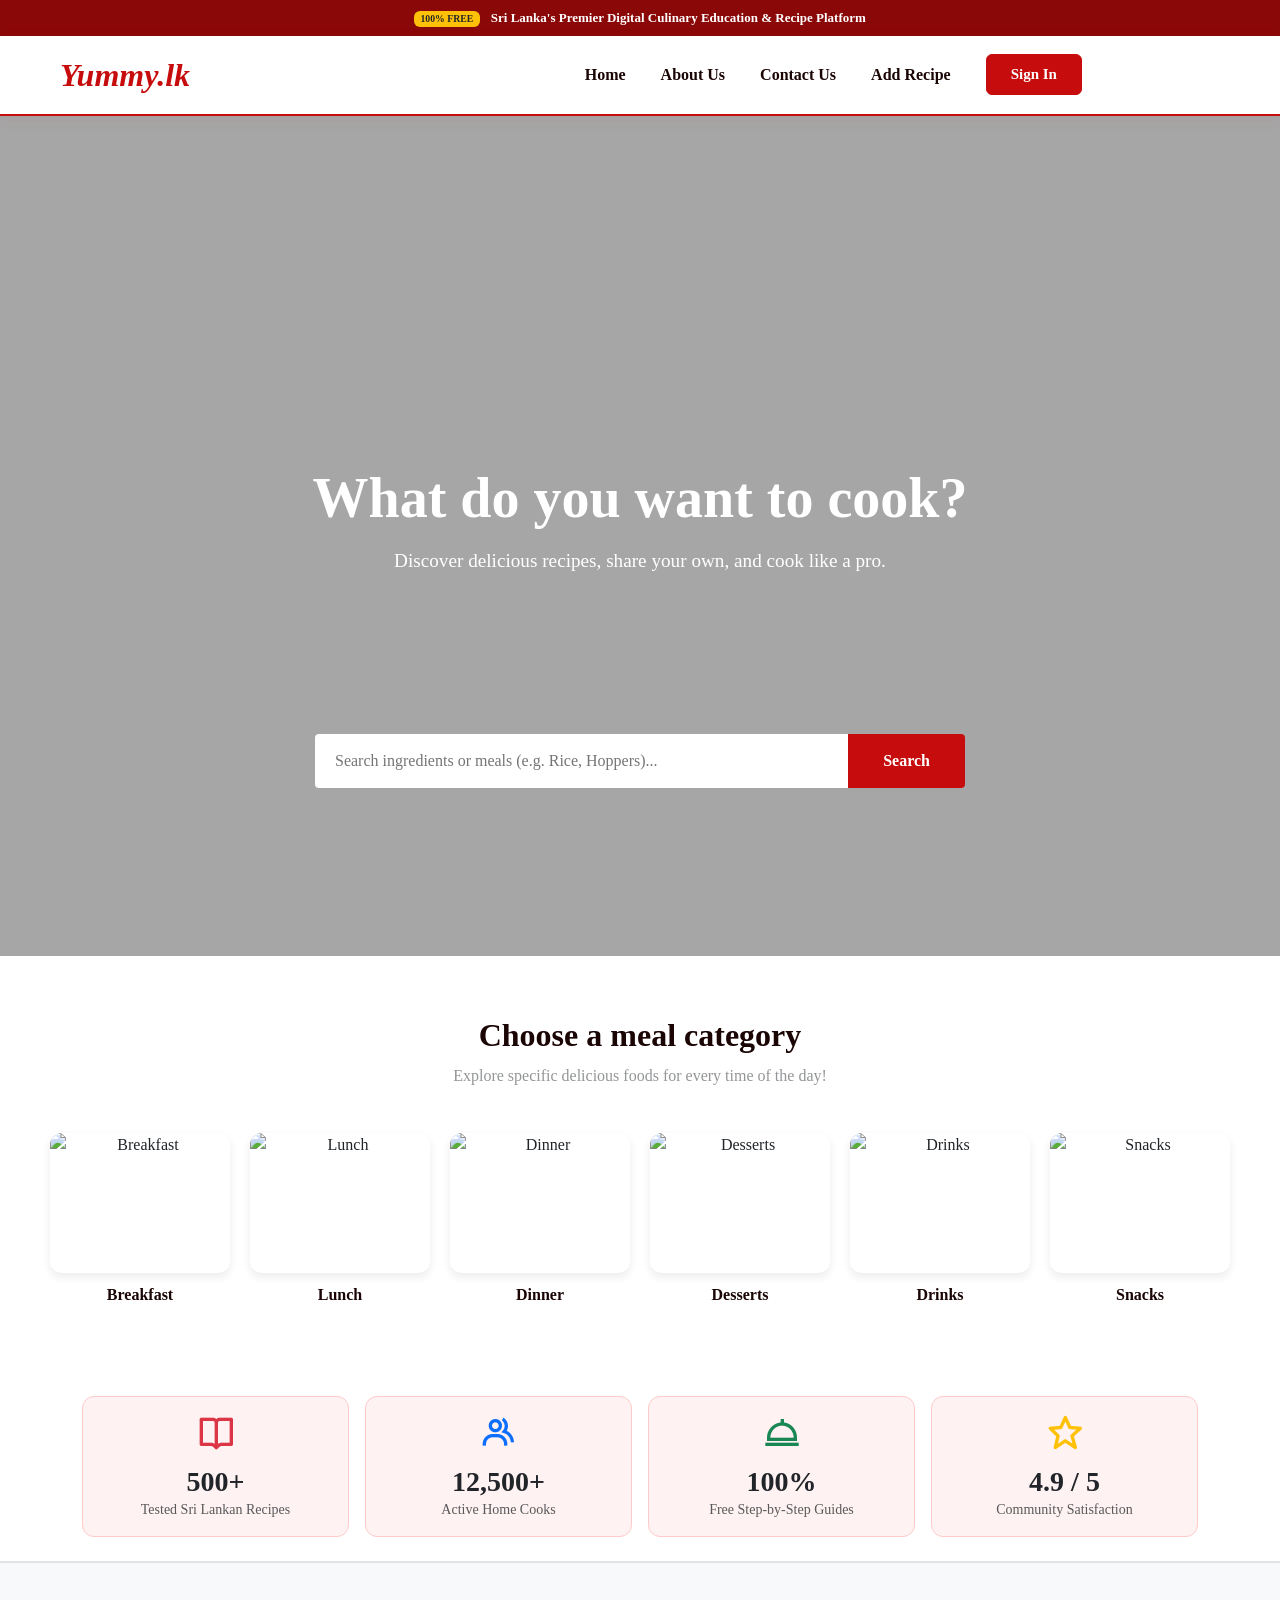
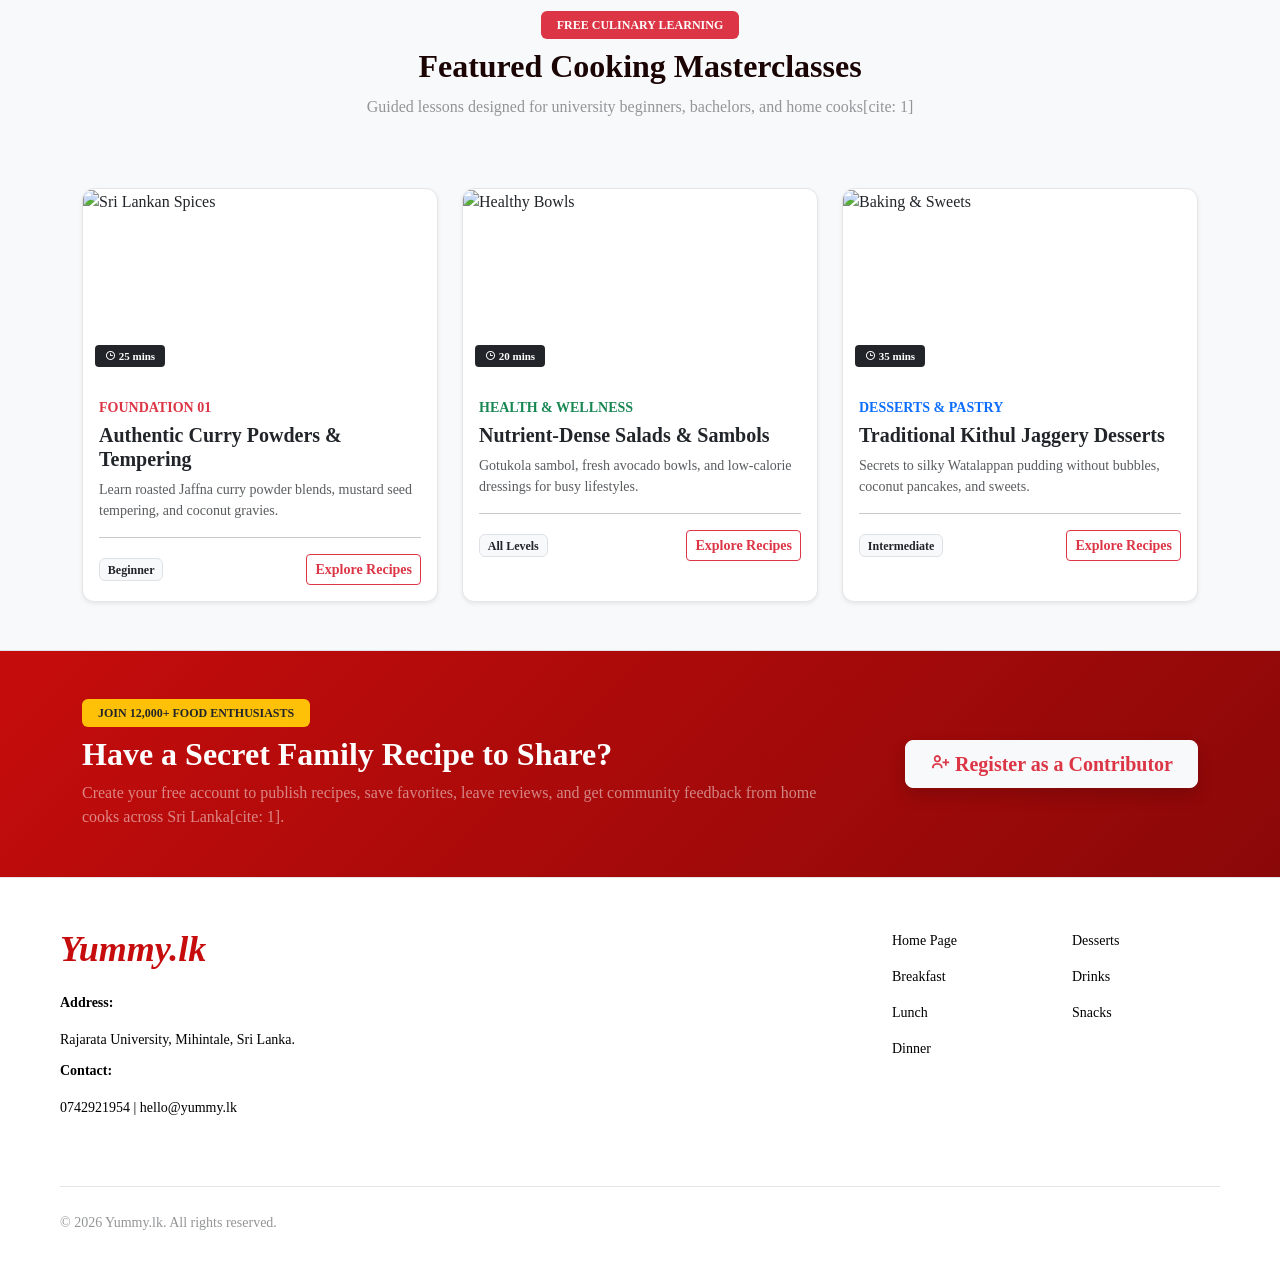
==== front.html @ 8365a24b "Add files via upload add some new features for front end" ====
<!DOCTYPE html>
<html lang="en">
<head>
    <meta charset="UTF-8">
    <meta name="viewport" content="width=device-width, initial-scale=1.0">
    <title>Yummy.lk - Interactive Digital Recipe Book</title>
    <link href="https://cdn.jsdelivr.net/npm/bootstrap@5.3.2/dist/css/bootstrap.min.css" rel="stylesheet">
    <link href='https://unpkg.com/boxicons@2.1.4/css/boxicons.min.css' rel='stylesheet'>
    <link rel="stylesheet" href="style.css">
</head>
<body>

    <div class="dp-announcement-bar text-center py-2 px-3">
        <span class="badge bg-warning text-dark me-2">100% FREE</span>
        <span>Sri Lanka's Premier Digital Culinary Education & Recipe Platform</span>
    </div>

    <nav class="navbar">
        <a href="#home" class="logo" onclick="switchPage('home')">Yummy.lk</a>

        <div class="nav-links">
            <a href="#home" onclick="switchPage('home')">Home</a>
            <a href="javascript:void(0)" data-bs-toggle="modal" data-bs-target="#aboutModal">About Us</a>
            <a href="javascript:void(0)" data-bs-toggle="modal" data-bs-target="#contactModal">Contact Us</a>
            <a href="javascript:void(0)" data-bs-toggle="modal" data-bs-target="#addRecipeModal">Add Recipe</a>
            <div id="navAuthSlot">
                <button class="signin-btn" data-bs-toggle="modal" data-bs-target="#dpAuthModal">Sign In</button>
            </div>
        </div>

        <i class='bx bx-menu' id="menu-icon"></i>
    </nav>

    <div id="home-page" class="page-section animate-fade">
        <div id="heroCarousel" class="carousel slide carousel-fade hero" data-bs-ride="carousel">
            <div class="carousel-inner h-100">
                <div class="carousel-item active h-100">
                    <div class="hero-content">
                        <h1>What do you want to cook?</h1>
                        <p>Discover delicious recipes, share your own, and cook like a pro.</p>
                    </div>
                </div>
                <div class="carousel-item h-100">
                    <div class="hero-content">
                        <h1>Fresh Local Ingredients</h1>
                        <p>Explore authentic Sri Lankan dishes and global flavors.</p>
                    </div>
                </div>
            </div>
            
            <div class="search-box">
                <input type="text" id="searchInput" placeholder="Search ingredients or meals (e.g. Rice, Hoppers)...">
                <button type="button" onclick="handleSearch()">Search</button>
            </div>
        </div>

        <section class="category-section">
            <div class="category-container">
                <h2 class="category-title">Choose a meal category</h2>
                <p class="category-subtitle">Explore specific delicious foods for every time of the day!</p>
                
                <div class="category-grid">
                    <div class="category-card" onclick="openMenuPage('breakfast')">
                        <div class="img-wrapper">
                            <img src="https://i.pinimg.com/736x/c3/89/6d/c3896d054ccc22c7a94b1fb2a4e9649a.jpg" alt="Breakfast">
                        </div>
                        <h4>Breakfast</h4>
                    </div>

                    <div class="category-card" onclick="openMenuPage('lunch')">
                        <div class="img-wrapper">
                            <img src="https://i.pinimg.com/736x/36/e9/1f/36e91fc843a2abdee12dccc0a97a6a27.jpg" alt="Lunch">
                        </div>
                        <h4>Lunch</h4>
                    </div>

                    <div class="category-card" onclick="openMenuPage('dinner')">
                        <div class="img-wrapper">
                            <img src="https://i.pinimg.com/1200x/d6/d0/75/d6d0759eea5d87f87488272a9fa5eb71.jpg" alt="Dinner">
                        </div>
                        <h4>Dinner</h4>
                    </div>

                    <div class="category-card" onclick="openMenuPage('desserts')">
                        <div class="img-wrapper">
                            <img src="https://i.pinimg.com/1200x/86/67/e6/8667e6d6df88eca115254236e17e1eaa.jpg" alt="Desserts">
                        </div>
                        <h4>Desserts</h4>
                    </div>

                    <div class="category-card" onclick="openMenuPage('drinks')">
                        <div class="img-wrapper">
                            <img src="https://i.pinimg.com/1200x/30/5e/9e/305e9eaf8ef7a7a76abe77ed0dcba92b.jpg" alt="Drinks">
                        </div>
                        <h4>Drinks</h4>
                    </div>

                    <div class="category-card" onclick="openMenuPage('snacks')">
                        <div class="img-wrapper">
                            <img src="https://i.pinimg.com/736x/aa/7e/db/aa7edbedbc41e8809e2d5f947707a9c6.jpg" alt="Snacks">
                        </div>
                        <h4>Snacks</h4>
                    </div>
                </div>
            </div>
        </section>

        <section class="dp-metrics-section py-4">
            <div class="container">
                <div class="row text-center g-3">
                    <div class="col-md-3 col-6">
                        <div class="dp-metric-box p-3">
                            <i class='bx bx-book-open fs-1 text-danger'></i>
                            <h3 class="fw-bold mt-2 mb-0">500+</h3>
                            <p class="text-muted small mb-0">Tested Sri Lankan Recipes</p>
                        </div>
                    </div>
                    <div class="col-md-3 col-6">
                        <div class="dp-metric-box p-3">
                            <i class='bx bx-group fs-1 text-primary'></i>
                            <h3 class="fw-bold mt-2 mb-0">12,500+</h3>
                            <p class="text-muted small mb-0">Active Home Cooks</p>
                        </div>
                    </div>
                    <div class="col-md-3 col-6">
                        <div class="dp-metric-box p-3">
                            <i class='bx bx-dish fs-1 text-success'></i>
                            <h3 class="fw-bold mt-2 mb-0">100%</h3>
                            <p class="text-muted small mb-0">Free Step-by-Step Guides</p>
                        </div>
                    </div>
                    <div class="col-md-3 col-6">
                        <div class="dp-metric-box p-3">
                            <i class='bx bx-star fs-1 text-warning'></i>
                            <h3 class="fw-bold mt-2 mb-0">4.9 / 5</h3>
                            <p class="text-muted small mb-0">Community Satisfaction</p>
                        </div>
                    </div>
                </div>
            </div>
        </section>

        <section class="dp-classes-section py-5 bg-light border-top border-bottom">
            <div class="container text-center">
                <span class="badge bg-danger px-3 py-2 fw-semibold mb-2">FREE CULINARY LEARNING</span>
                <h2 class="category-title">Featured Cooking Masterclasses</h2>
                <p class="category-subtitle">Guided lessons designed for university beginners, bachelors, and home cooks[cite: 1]</p>

                <div class="row g-4 mt-1 text-start">
                    <div class="col-md-4">
                        <div class="dp-course-card bg-white shadow-sm h-100">
                            <div class="dp-course-thumbnail">
                                <img src="https://images.unsplash.com/photo-1596040033229-a9821ebd058d?auto=format&fit=crop&w=600&q=80" alt="Sri Lankan Spices" class="w-100">
                                <span class="badge bg-dark dp-course-badge"><i class='bx bx-time'></i> 25 mins</span>
                            </div>
                            <div class="p-3">
                                <span class="text-danger fw-bold small">FOUNDATION 01</span>
                                <h5 class="fw-bold mt-1">Authentic Curry Powders & Tempering</h5>
                                <p class="text-muted small">Learn roasted Jaffna curry powder blends, mustard seed tempering, and coconut gravies.</p>
                                <hr>
                                <div class="d-flex justify-content-between align-items-center">
                                    <span class="badge bg-light text-dark border">Beginner</span>
                                    <button class="btn btn-sm btn-outline-danger fw-bold" onclick="openMenuPage('lunch')">Explore Recipes</button>
                                </div>
                            </div>
                        </div>
                    </div>

                    <div class="col-md-4">
                        <div class="dp-course-card bg-white shadow-sm h-100">
                            <div class="dp-course-thumbnail">
                                <img src="https://images.unsplash.com/photo-1546069901-ba9599a7e63c?auto=format&fit=crop&w=600&q=80" alt="Healthy Bowls" class="w-100">
                                <span class="badge bg-dark dp-course-badge"><i class='bx bx-time'></i> 20 mins</span>
                            </div>
                            <div class="p-3">
                                <span class="text-success fw-bold small">HEALTH & WELLNESS</span>
                                <h5 class="fw-bold mt-1">Nutrient-Dense Salads & Sambols</h5>
                                <p class="text-muted small">Gotukola sambol, fresh avocado bowls, and low-calorie dressings for busy lifestyles.</p>
                                <hr>
                                <div class="d-flex justify-content-between align-items-center">
                                    <span class="badge bg-light text-dark border">All Levels</span>
                                    <button class="btn btn-sm btn-outline-danger fw-bold" onclick="openMenuPage('breakfast')">Explore Recipes</button>
                                </div>
                            </div>
                        </div>
                    </div>

                    <div class="col-md-4">
                        <div class="dp-course-card bg-white shadow-sm h-100">
                            <div class="dp-course-thumbnail">
                                <img src="https://images.unsplash.com/photo-1509440159596-0249088772ff?auto=format&fit=crop&w=600&q=80" alt="Baking & Sweets" class="w-100">
                                <span class="badge bg-dark dp-course-badge"><i class='bx bx-time'></i> 35 mins</span>
                            </div>
                            <div class="p-3">
                                <span class="text-primary fw-bold small">DESSERTS & PASTRY</span>
                                <h5 class="fw-bold mt-1">Traditional Kithul Jaggery Desserts</h5>
                                <p class="text-muted small">Secrets to silky Watalappan pudding without bubbles, coconut pancakes, and sweets.</p>
                                <hr>
                                <div class="d-flex justify-content-between align-items-center">
                                    <span class="badge bg-light text-dark border">Intermediate</span>
                                    <button class="btn btn-sm btn-outline-danger fw-bold" onclick="openMenuPage('desserts')">Explore Recipes</button>
                                </div>
                            </div>
                        </div>
                    </div>
                </div>
            </div>
        </section>

        <section class="dp-app-banner py-5 text-white">
            <div class="container">
                <div class="row align-items-center">
                    <div class="col-lg-8 text-lg-start text-center mb-4 mb-lg-0">
                        <span class="badge bg-warning text-dark px-3 py-2 fw-bold mb-2">JOIN 12,000+ FOOD ENTHUSIASTS</span>
                        <h2 class="fw-bold mb-2">Have a Secret Family Recipe to Share?</h2>
                        <p class="mb-0 text-white-50">Create your free account to publish recipes, save favorites, leave reviews, and get community feedback from home cooks across Sri Lanka[cite: 1].</p>
                    </div>
                    <div class="col-lg-4 text-lg-end text-center">
                        <button class="btn btn-light btn-lg px-4 py-2 fw-bold text-danger shadow" data-bs-toggle="modal" data-bs-target="#dpAuthModal">
                            <i class='bx bx-user-plus'></i> Register as a Contributor
                        </button>
                    </div>
                </div>
            </div>
        </section>
    </div>

    <div id="menu-page" class="page-section animate-fade" style="display: none;">
        <section class="menu-section">
            <div class="menu-container">
                <h1 id="category-title" class="menu-title">Category Menu</h1>
                <p class="menu-subtitle">Explore specific delicious foods for every time of the day!</p>

                <div id="drinksSubNav" class="sub-tab-buttons" style="display: none;">
                    <button class="sub-btn" onclick="filterDrinkSub('smoothies', this)">Smoothies</button>
                    <button class="sub-btn" onclick="filterDrinkSub('mojito', this)">Mojito</button>
                    <button class="sub-btn active" onclick="filterDrinkSub('freshjuice', this)">Fresh Juice</button>
                </div>

                <div class="content-area">
                    <div id="breakfast" class="category-content">
                        <div class="recipe-grid">
                            <div class="recipe-card" data-title="Sri Lankan Milk Rice Kiribath" onclick="openDetailPage('breakfast')">
                                <div class="card-img-wrapper">
                                    <img src="https://i.pinimg.com/736x/8e/f7/2f/8ef72f77d2aa4db8daa990efadc3d253.jpg" alt="Milk Rice">
                                </div>
                                <div class="card-body">
                                    <h3>Sri Lankan Milk Rice (Kiribath)</h3>
                                    <p>Traditional rice cooked with coconut milk, served with Lunu Miris.</p>
                                </div>
                            </div>
                            <div class="recipe-card" data-title="Egg Hoppers" onclick="openDetailPage('breakfast')">
                                <div class="card-img-wrapper">
                                    <img src="https://i.pinimg.com/1200x/d9/93/34/d99334d807cd20387bd4d8c7ade15c8c.jpg" alt="Egg Hoppers">
                                </div>
                                <div class="card-body">
                                    <h3>Egg Hoppers</h3>
                                    <p>Crispy rice flour pancakes with a soft cooked egg center.</p>
                                </div>
                            </div>
                        </div>
                    </div>

                    <div id="lunch" class="category-content">
                        <div class="recipe-grid">
                            <div class="recipe-card" data-title="Traditional Rice Curry Platter" onclick="openDetailPage('lunch')">
                                <div class="card-img-wrapper">
                                    <img src="https://i.pinimg.com/736x/d9/96/6b/d9966b3959a0d9fa1d1401bb84b53700.jpg" alt="Rice and Curry">
                                </div>
                                <div class="card-body">
                                    <h3>Traditional Rice & Curry Platter</h3>
                                    <p>White rice served with spicy chicken curry, dhal, and sambol.</p>
                                </div>
                            </div>
                        </div>
                    </div>

                    <div id="dinner" class="category-content">
                        <div class="recipe-grid">
                            <div class="recipe-card" data-title="Chicken Kothu Rotti" onclick="openDetailPage('dinner')">
                                <div class="card-img-wrapper">
                                    <img src="https://i.pinimg.com/1200x/d6/d0/75/d6d0759eea5d87f87488272a9fa5eb71.jpg" alt="Kothu Rotti">
                                </div>
                                <div class="card-body">
                                    <h3>Chicken Kothu Rotti</h3>
                                    <p>Shredded flatbread chopped on a hot griddle with chicken & veggies.</p>
                                </div>
                            </div>
                        </div>
                    </div>

                    <div id="desserts" class="category-content">
                        <div class="recipe-grid">
                            <div class="recipe-card" data-title="Sri Lankan Watalappan" onclick="openDetailPage('desserts')">
                                <div class="card-img-wrapper">
                                    <img src="https://i.pinimg.com/1200x/86/67/e6/8667e6d6df88eca115254236e17e1eaa.jpg" alt="Desserts">
                                </div>
                                <div class="card-body">
                                    <h3>Sri Lankan Watalappan</h3>
                                    <p>Rich custard dessert made with kithul jaggery and coconut milk.</p>
                                </div>
                            </div>
                        </div>
                    </div>

                    <div id="drinks" class="category-content">
                        <div id="smoothies-sub" class="drink-sub-content" style="display: none;">
                            <div class="recipe-grid">
                                <div class="recipe-card" data-title="Blueberry Protein Smoothie" onclick="openDetailPage('drinks')">
                                    <div class="card-img-wrapper">
                                        <img src="https://images.unsplash.com/photo-1553530666-ba11a7da3888?auto=format&fit=crop&w=600&q=80" alt="Smoothie">
                                    </div>
                                    <div class="card-body">
                                        <h3>Blueberry Protein Smoothie</h3>
                                        <p>Blended with protein, yogurt and forest blueberries.</p>
                                    </div>
                                </div>
                            </div>
                        </div>

                        <div id="mojito-sub" class="drink-sub-content" style="display: none;">
                            <div class="recipe-grid">
                                <div class="recipe-card" data-title="Classic Mint Lime Mojito" onclick="openDetailPage('drinks')">
                                    <div class="card-img-wrapper">
                                        <img src="https://images.unsplash.com/photo-1536935338788-846bb9981813?auto=format&fit=crop&w=600&q=80" alt="Mojito">
                                    </div>
                                    <div class="card-body">
                                        <h3>Classic Mint Lime Mojito</h3>
                                        <p>A fizzy, cool and refreshing soda beverage infused with fresh garden mint leaves.</p>
                                    </div>
                                </div>
                            </div>
                        </div>

                        <div id="freshjuice-sub" class="drink-sub-content">
                            <div class="recipe-grid">
                                <div class="recipe-card" data-title="Fresh Strawberry Juice" onclick="openDetailPage('drinks')">
                                    <div class="card-img-wrapper">
                                        <img src="https://images.unsplash.com/photo-1551024709-8f23befc6f87?auto=format&fit=crop&w=600&q=80" alt="Juice">
                                    </div>
                                    <div class="card-body">
                                        <h3>Fresh Strawberry Juice</h3>
                                        <p>Handpicked organic strawberries blended smoothly with lime juice and ice.</p>
                                    </div>
                                </div>
                            </div>
                        </div>
                    </div>

                    <div id="snacks" class="category-content">
                        <div class="recipe-grid">
                            <div class="recipe-card" data-title="Spicy Dhal Vade" onclick="openDetailPage('snacks')">
                                <div class="card-img-wrapper">
                                    <img src="https://i.pinimg.com/1200x/d8/8c/f0/d88cf02ee4547838432e8d601aa462b1.jpg" alt="Snacks">
                                </div>
                                <div class="card-body">
                                    <h3>Spicy Dhal Vade</h3>
                                    <p>Crunchy tea-time snack made of split chickpeas and curry leaves.</p>
                                </div>
                            </div>
                        </div>
                    </div>
                </div>

                <div class="back-home-wrapper">
                    <a href="javascript:void(0)" class="back-home-btn" onclick="goBack()">‹ Back</a>
                </div>
            </div>
        </section>
    </div>

    <div id="details-page" class="page-section animate-fade" style="display: none;">
        <section class="details-section">
            <div class="details-container">
                <h1 id="recipe-main-title" class="details-title">Recipe Details</h1>
                <p class="details-subtitle">Step-by-step guides and delicious configurations for your meal!</p>

                <div class="details-content-area">
                    <div id="drinks-recipes" class="category-detail-group" style="display: none;">
                        <div class="recipe-detail-card no-img-card">
                            <div class="card-info">
                                <h2>Fresh Strawberry Juice</h2>
                                <p class="desc">Handpicked organic strawberries blended smoothly with lime juice and ice.</p>
                                <h4>Ingredients:</h4>
                                <ul>
                                    <li>Fresh Strawberries</li>
                                    <li>Lime Juice</li>
                                    <li>Crushed Ice & Sugar</li>
                                </ul>
                            </div>
                        </div>
                    </div>

                    <div id="breakfast-recipes" class="category-detail-group" style="display: none;">
                        <div class="recipe-detail-card no-img-card">
                            <div class="card-info">
                                <h2>Sri Lankan Milk Rice (Kiribath)</h2>
                                <p class="desc">Traditional coconut milk rice cooked during special celebrations and traditional tomorrows.</p>
                                <h4>Ingredients:</h4>
                                <ul>
                                    <li>2 cups White Raw Rice</li>
                                    <li>2 cups Thick Coconut Milk</li>
                                    <li>Salt to taste</li>
                                </ul>
                            </div>
                        </div>
                    </div>

                    <div id="lunch-recipes" class="category-detail-group" style="display: none;">
                        <div class="recipe-detail-card no-img-card">
                            <div class="card-info">
                                <h2>Traditional Rice & Chicken Curry Platter</h2>
                                <p class="desc">A grand meal platter featuring hot rice, rich chicken curry, dhal curry, and fresh sambol.</p>
                                <h4>Ingredients:</h4>
                                <ul>
                                    <li>Steamed Samba Rice</li>
                                    <li>Spicy Roasted Chicken Gravy</li>
                                    <li>Coconut Dhal Curry & Gotukola Sambol</li>
                                </ul>
                            </div>
                        </div>
                    </div>

                    <div id="dinner-recipes" class="category-detail-group" style="display: none;">
                        <div class="recipe-detail-card no-img-card">
                            <div class="card-info">
                                <h2>Chicken Kothu Rotti</h2>
                                <p class="desc">Popular street food prepared by chopping flatbread with eggs, veggies, chicken curry, and spices.</p>
                                <h4>Ingredients:</h4>
                                <ul>
                                    <li>3 Shredded Parothas</li>
                                    <li>2 Eggs & Chicken Curry Pieces</li>
                                    <li>Chopped Onions, Leeks & Cabbage</li>
                                </ul>
                            </div>
                        </div>
                    </div>

                    <div id="desserts-recipes" class="category-detail-group" style="display: none;">
                        <div class="recipe-detail-card no-img-card">
                            <div class="card-info">
                                <h2>Sri Lankan Watalappan</h2>
                                <p class="desc">A steamed jaggery and coconut milk pudding spiced with nutmeg, cardamom, and cashews.</p>
                                <h4>Ingredients:</h4>
                                <ul>
                                    <li>250g Dark Kithul Jaggery</li>
                                    <li>5 Whole Eggs</li>
                                    <li>1 cup Thick Coconut Milk & Cashews</li>
                                </ul>
                            </div>
                        </div>
                    </div>

                    <div id="snacks-recipes" class="category-detail-group" style="display: none;">
                        <div class="recipe-detail-card no-img-card">
                            <div class="card-info">
                                <h2>Spicy Dhal Vade (Parippu Vade)</h2>
                                <p class="desc">Deep-fried crisp tea-time snack made with coarsely ground chana dhal, chili, and fresh curry leaves.</p>
                                <h4>Ingredients:</h4>
                                <ul>
                                    <li>2 cups Chana Dhal (soaked)</li>
                                    <li>Dried Red Chilies & Green Chilies</li>
                                    <li>Finely chopped Onions & Curry Leaves</li>
                                </ul>
                            </div>
                        </div>
                    </div>
                </div>

                <div class="back-home-wrapper">
                    <a href="javascript:void(0)" class="back-home-btn" onclick="goBack()">‹ Back</a>
                </div>
            </div>
        </section>
    </div>

    <div class="modal fade" id="dpAuthModal" tabindex="-1">
        <div class="modal-dialog modal-dialog-centered">
            <div class="modal-content dp-auth-card">
                <div class="modal-header border-0 pb-0">
                    <button type="button" class="btn-close" data-bs-dismiss="modal"></button>
                </div>
                <div class="modal-body p-4 pt-1 text-center">
                    <div class="dp-auth-brand mb-3">
                        <div class="dp-logo-circle mb-2 mx-auto"><i class='bx bxs-graduation'></i></div>
                        <h4 class="fw-bold mt-2 mb-0" style="color: var(--main-color);">Yummy.lk Member Access</h4>
                        <p class="text-muted small">Sign in or register to join</p>
                    </div>

                    <ul class="nav nav-pills nav-justified dp-pills mb-3">
                        <li class="nav-item">
                            <button class="nav-link active" data-bs-toggle="pill" data-bs-target="#tab-dp-signin">Sign In</button>
                        </li>
                        <li class="nav-item">
                            <button class="nav-link" data-bs-toggle="pill" data-bs-target="#tab-dp-reg">Register</button>
                        </li>
                    </ul>

                    <div class="tab-content">
                        <div class="tab-pane fade show active" id="tab-dp-signin">
                            <form id="dpSignInForm">
                                <div class="mb-3 text-start">
                                    <label class="form-label small fw-semibold">Email or Mobile Number</label>
                                    <input type="text" id="loginIdentifier" class="form-control" placeholder="07XXXXXXXX or email" required>
                                </div>
                                <div class="mb-3 text-start">
                                    <label class="form-label small fw-semibold">Password</label>
                                    <input type="password" id="loginPassword" class="form-control" placeholder="••••••••" required>
                                </div>
                                <button type="submit" class="btn dp-btn-primary w-100 py-2 fw-semibold">Sign In</button>
                            </form>
                        </div>
                        <div class="tab-pane fade" id="tab-dp-reg">
                            <form id="dpRegisterForm">
                                <div class="mb-2 text-start">
                                    <label class="form-label small fw-semibold">Full Name</label>
                                    <input type="text" id="regFullName" class="form-control" placeholder="Kamal Perera" required>
                                </div>
                                <div class="mb-2 text-start">
                                    <label class="form-label small fw-semibold">Email</label>
                                    <input type="email" id="regEmail" class="form-control" placeholder="name@example.com" required>
                                </div>
                                <div class="mb-2 text-start">
                                    <label class="form-label small fw-semibold">Mobile Phone</label>
                                    <input type="tel" id="regPhone" class="form-control" placeholder="07XXXXXXXX" required>
                                </div>
                                <div class="mb-3 text-start">
                                    <label class="form-label small fw-semibold">Password</label>
                                    <input type="password" id="regPassword" class="form-control" placeholder="Min 6 characters" minlength="6" required>
                                </div>
                                <button type="submit" class="btn dp-btn-primary w-100 py-2 fw-semibold">Create Account</button>
                            </form>
                        </div>
                    </div>
                </div>
            </div>
        </div>
    </div>

    <div class="modal fade" id="dpProfileModal" tabindex="-1">
        <div class="modal-dialog modal-dialog-centered">
            <div class="modal-content dp-auth-card">
                <div class="modal-header border-0 pb-0">
                    <h5 class="modal-title fw-bold" style="color: var(--main-color);">Member Profile</h5>
                    <button type="button" class="btn-close" data-bs-dismiss="modal"></button>
                </div>
                <div class="modal-body p-4 text-center">
                    <img src="https://cdn-icons-png.flaticon.com/512/3135/3135715.png" class="dp-profile-avatar mb-2" alt="Avatar">
                    <h5 id="profileHeaderName" class="fw-bold mb-0">User</h5>
                    <p id="profileHeaderEmail" class="text-muted small mb-4">user@mail.com</p>

                    <form id="profileUpdateForm" class="text-start border-top pt-3">
                        <div class="mb-3">
                            <label class="form-label small fw-semibold">Full Name</label>
                            <input type="text" id="editProfileName" class="form-control" required>
                        </div>
                        <div class="mb-3">
                            <label class="form-label small fw-semibold">Mobile Phone</label>
                            <input type="tel" id="editProfilePhone" class="form-control">
                        </div>
                        <button type="submit" class="btn dp-btn-primary w-100 py-2">Update Profile</button>
                    </form>
                </div>
            </div>
        </div>
    </div>

    <div class="modal fade" id="aboutModal" tabindex="-1">
        <div class="modal-dialog modal-dialog-centered modal-lg">
            <div class="modal-content dp-auth-card">
                <div class="modal-header border-0 pb-0">
                    <button type="button" class="btn-close" data-bs-dismiss="modal"></button>
                </div>
                <div class="modal-body p-4 pt-1">
                    <div class="text-center mb-4">
                        <div class="dp-logo-circle mb-2 mx-auto"><i class='bx bxs-graduation'></i></div>
                        <h3 class="fw-bold" style="color: var(--main-color);">About Yummy.lk Community</h3>
                        <p class="text-muted small">Empowering Sri Lankan Home Cooks through Free Digital Culinary Education</p>
                    </div>

                    <div class="row g-3 mb-4">
                        <div class="col-md-6">
                            <div class="dp-info-tile p-3 h-100">
                                <h5 class="fw-bold text-dark"><i class='bx bx-target-lock text-danger me-2'></i>Our Vision</h5>
                                <p class="text-muted small mb-0">Democratizing culinary knowledge and providing free, high quality step-by-step guides for everyone across Sri Lanka[cite: 1].</p>
                            </div>
                        </div>
                        <div class="col-md-6">
                            <div class="dp-info-tile p-3 h-100">
                                <h5 class="fw-bold text-dark"><i class='bx bx-bulb text-warning me-2'></i>Our Mission</h5>
                                <p class="text-muted small mb-0">Building an open, interactive digital ecosystem that connects traditional cooks with beginner learners and students[cite: 1].</p>
                            </div>
                        </div>
                    </div>

                    <div class="p-3 bg-light rounded text-start">
                        <div class="d-flex align-items-center">
                            <i class='bx bxs-institution text-muted me-3' style="font-size: 32px;"></i>
                            <div>
                                <p class="mb-0 fw-bold small text-dark">ICT 1209: Web Technologies Mini Project Phase 1[cite: 1]</p>
                                <p class="mb-0 text-muted" style="font-size: 12px;">Department of ICT, Faculty of Technology, Rajarata University of Sri Lanka.</p>
                            </div>
                        </div>
                    </div>
                </div>
            </div>
        </div>
    </div>

    <div class="modal fade" id="contactModal" tabindex="-1">
        <div class="modal-dialog modal-dialog-centered modal-lg">
            <div class="modal-content dp-auth-card">
                <div class="modal-header border-0 pb-0">
                    <button type="button" class="btn-close" data-bs-dismiss="modal"></button>
                </div>
                <div class="modal-body p-4 pt-1">
                    <div class="text-center mb-4">
                        <div class="dp-logo-circle mb-2 mx-auto"><i class='bx bx-support'></i></div>
                        <h3 class="fw-bold" style="color: var(--main-color);">Get in Touch with Us</h3>
                        <p class="text-muted small">Have culinary questions, partnership inquiries, or technical feedback? We are here to help!</p>
                    </div>

                    <div class="row g-4">
                        <div class="col-lg-5">
                            <div class="dp-contact-info-panel h-100 p-3 rounded">
                                <h5 class="fw-bold mb-3" style="color: var(--main-color);">Contact Information</h5>
                                <p class="small text-muted mb-2"><strong>Campus Hub:</strong> Faculty of Technology, Rajarata University of Sri Lanka, Mihintale.</p>
                                <p class="small text-muted mb-2"><strong>Helpline:</strong> 074 292 1954 / 025 226 6200</p>
                                <p class="small text-muted mb-3"><strong>Official Email:</strong> hello@yummy.lk</p>
                            </div>
                        </div>

                        <div class="col-lg-7">
                            <form id="dpContactForm" class="p-3 border rounded">
                                <div class="mb-2 text-start">
                                    <label class="form-label small fw-semibold">Your Name</label>
                                    <input type="text" id="contactName" class="form-control form-control-sm" required>
                                </div>
                                <div class="mb-2 text-start">
                                    <label class="form-label small fw-semibold">Email</label>
                                    <input type="email" id="contactEmail" class="form-control form-control-sm" required>
                                </div>
                                <div class="mb-3 text-start">
                                    <label class="form-label small fw-semibold">Your Message</label>
                                    <textarea id="contactMessage" class="form-control form-control-sm" rows="3" required></textarea>
                                </div>
                                <button type="submit" class="btn dp-btn-primary w-100 py-2 fw-semibold">Submit Message</button>
                            </form>
                        </div>
                    </div>
                </div>
            </div>
        </div>
    </div>

    <div class="modal fade" id="addRecipeModal" tabindex="-1">
        <div class="modal-dialog modal-dialog-centered">
            <div class="modal-content">
                <div class="modal-header border-0 pb-0">
                    <h5 class="modal-title fw-bold">Add New Recipe</h5>
                    <button type="button" class="btn-close" data-bs-dismiss="modal"></button>
                </div>
                <div class="modal-body p-4">
                    <form id="addRecipeForm" novalidate>
                        <div class="mb-3 text-start">
                            <label class="form-label fw-semibold">Recipe Title</label>
                            <input type="text" class="form-control" id="recipeTitleInput" placeholder="e.g. Pol Rotti" required>
                        </div>
                        <div class="mb-3 text-start">
                            <label class="form-label fw-semibold">Category</label>
                            <select class="form-select" id="recipeCategoryInput" required>
                                <option value="" selected disabled>Choose category...</option>
                                <option value="breakfast">Breakfast</option>
                                <option value="lunch">Lunch</option>
                                <option value="dinner">Dinner</option>
                                <option value="desserts">Desserts</option>
                                <option value="drinks">Drinks</option>
                                <option value="snacks">Snacks</option>
                            </select>
                        </div>
                        <div class="mb-3 text-start">
                            <label class="form-label fw-semibold">Ingredients & Method</label>
                            <textarea class="form-control" id="recipeDescInput" rows="3" placeholder="List ingredients..." required></textarea>
                        </div>
                        <button type="submit" class="btn text-white w-100 fw-bold py-2 mt-2" style="background-color: var(--main-color);">Submit Recipe</button>
                    </form>
                </div>
            </div>
        </div>
    </div>

    <footer class="site-footer">
        <div class="footer-container">
            <div class="footer-row">
                <div class="footer-col brand-col">
                    <h2 class="footer-logo">Yummy.lk</h2>
                    <p class="info-label"><strong>Address:</strong></p>
                    <p class="info-text">Rajarata University, Mihintale, Sri Lanka.</p>
                    <p class="info-label"><strong>Contact:</strong></p>
                    <p class="info-text">0742921954 | hello@yummy.lk</p>
                </div>

                <div class="footer-col links-col">
                    <ul class="footer-links">
                        <li><a href="javascript:void(0)" onclick="switchPage('home')">Home Page</a></li>
                        <li><a href="javascript:void(0)" onclick="openMenuPage('breakfast')">Breakfast</a></li>
                        <li><a href="javascript:void(0)" onclick="openMenuPage('lunch')">Lunch</a></li>
                        <li><a href="javascript:void(0)" onclick="openMenuPage('dinner')">Dinner</a></li>
                    </ul>
                </div>

                <div class="footer-col links-col">
                    <ul class="footer-links">
                        <li><a href="javascript:void(0)" onclick="openMenuPage('desserts')">Desserts</a></li>
                        <li><a href="javascript:void(0)" onclick="openMenuPage('drinks')">Drinks</a></li>
                        <li><a href="javascript:void(0)" onclick="openMenuPage('snacks')">Snacks</a></li>
                    </ul>
                </div>
            </div>

            <div class="footer-bottom">
                <p>&copy; 2026 Yummy.lk. All rights reserved.</p>
            </div>
        </div>
    </footer>

    <script src="https://cdn.jsdelivr.net/npm/bootstrap@5.3.2/dist/js/bootstrap.bundle.min.js"></script>
    <script src="script.js"></script>
</body>
</html>
---- style.css ----
* {
    font-family: 'Times New Roman', Times, serif;
    margin: 0;
    padding: 0;
    box-sizing: border-box;
    scroll-padding-top: 4rem;
    scroll-behavior: smooth;
    list-style: none;
    text-decoration: none;
}

:root {
    --main-color: #c60c0c;
    --main-hover: #a10909;
    --main-light: #fef2f2;
    --main-border: #fecaca;
    --secondary-color: #939597;
    --text-color: #1a0404;
    --bg-color: #ffffff;
    --card-bg: #ffffff;
    --box-shadow: #070304;
    --border-color: #e5e5e5;
    --dark-btn-bg: #333333;
    --heading-color: #1a1a1a;
    --desc-color: #666666;
}

.dp-announcement-bar {
    background-color: #8b0808;
    color: #ffffff;
    font-size: 13px;
    font-weight: 600;
}

nav.navbar {
    display: flex;
    justify-content: space-between;
    align-items: center;
    padding: 15px 60px;
    background: #ffffff;
    border-bottom: 2px solid var(--main-color);
    box-shadow: 0 4px 15px rgba(198, 12, 12, 0.05);
    position: sticky;
    top: 0;
    z-index: 1000;
}

.navbar .logo {
    font-family: 'Georgia', 'Times New Roman', serif;
    font-style: italic;
    font-size: 32px;
    font-weight: bold;
    color: var(--main-color);
    text-decoration: none;
    flex: 1;
}

.nav-links {
    display: flex;
    align-items: center;
    justify-content: center;
    gap: 35px;
    flex: 2;
}

.nav-links a {
    text-decoration: none;
    color: var(--text-color);
    font-size: 16px;
    font-weight: 600;
    transition: color 0.2s ease;
}

.nav-links a:hover {
    color: var(--main-color);
}

.signin-btn {
    background-color: var(--main-color);
    color: #ffffff;
    border: 1px solid var(--main-color);
    padding: 8px 24px;
    font-size: 15px;
    font-weight: 600;
    border-radius: 6px;
    cursor: pointer;
    transition: all 0.3s ease;
    margin-left: auto;
}

.signin-btn:hover {
    background-color: var(--main-hover);
    border-color: var(--main-hover);
    color: #ffffff;
}

.dp-user-badge-btn {
    background: var(--main-light);
    border: 1px solid var(--main-border);
    color: var(--main-color);
    padding: 6px 16px;
    border-radius: 20px;
    font-weight: 600;
    cursor: pointer;
}

#menu-icon {
    font-size: 32px;
    color: var(--text-color);
    cursor: pointer;
    display: none;
}

.hero {
    background-image: linear-gradient(rgba(0, 0, 0, 0.35), rgba(0, 0, 0, 0.35)), url('https://images.unsplash.com/photo-1464965911861-746a04b4bca6?auto=format&fit=crop&w=1200&q=80');
    background-size: cover;
    background-position: center;
    height: calc(100vh - 60px);
    display: flex;
    flex-direction: column;
    justify-content: center;
    align-items: center;
    text-align: center;
    color: var(--bg-color);
    padding: 0 20px;
    position: relative;
}

.hero-content {
    display: flex;
    flex-direction: column;
    justify-content: center;
    align-items: center;
    height: 100%;
}

.hero h1 {
    font-size: 3.5rem;
    font-weight: bold;
    margin-bottom: 15px;
}

.hero p {
    font-size: 1.2rem;
    margin-bottom: 30px;
}

.search-box {
    display: flex;
    width: 100%;
    max-width: 650px;
    position: absolute;
    bottom: 20%;
    z-index: 10;
}

.search-box input {
    flex: 1;
    padding: 15px 20px;
    font-size: 1rem;
    border: none;
    border-radius: 4px 0 0 4px;
    outline: none;
}

.search-box button {
    padding: 15px 35px;
    background-color: var(--main-color);
    color: var(--bg-color);
    border: none;
    font-size: 1rem;
    font-weight: bold;
    border-radius: 0 4px 4px 0;
    cursor: pointer;
}

.search-box button:hover {
    background-color: var(--main-hover);
}

.category-section {
    padding: 60px 20px;
    background-color: var(--bg-color);
    text-align: center;
}

.category-container {
    max-width: 1200px;
    margin: 0 auto;
}

.category-title {
    font-size: 32px;
    font-weight: bold;
    color: var(--text-color);
    margin-bottom: 10px;
}

.category-subtitle {
    font-size: 16px;
    color: var(--secondary-color);
    margin-bottom: 45px;
}

.category-grid {
    display: flex;
    justify-content: center;
    align-items: flex-start;
    gap: 20px;
    flex-wrap: wrap;
}

.category-card {
    flex: 1;
    min-width: 150px;
    max-width: 180px;
    cursor: pointer;
    text-align: center;
}

.img-wrapper {
    width: 100%;
    height: 140px;
    border-radius: 12px;
    overflow: hidden;
    box-shadow: 0 4px 10px rgba(0, 0, 0, 0.08);
    margin-bottom: 12px;
    transition: transform 0.3s ease, box-shadow 0.3s ease;
}

.img-wrapper img, .card-img-wrapper img {
    width: 100%;
    height: 100%;
    object-fit: cover;
    display: block;
}

.category-card:hover .img-wrapper {
    transform: translateY(-5px);
    box-shadow: 0 8px 18px rgba(198, 12, 12, 0.2);
}

.category-card h4 {
    font-size: 16px;
    font-weight: bold;
    color: var(--text-color);
}

.dp-metrics-section {
    background-color: #ffffff;
    border-bottom: 1px solid var(--border-color);
}

.dp-metric-box {
    border-radius: 12px;
    background: var(--main-light);
    border: 1px solid var(--main-border);
    transition: transform 0.2s ease;
}

.dp-metric-box:hover {
    transform: translateY(-4px);
    box-shadow: 0 6px 16px rgba(198, 12, 12, 0.08);
}

.dp-course-card {
    border-radius: 12px;
    overflow: hidden;
    border: 1px solid var(--border-color);
    transition: transform 0.3s ease;
}

.dp-course-card:hover {
    transform: translateY(-5px);
}

.dp-course-thumbnail {
    position: relative;
    height: 190px;
    overflow: hidden;
}

.dp-course-badge {
    position: absolute;
    bottom: 12px;
    left: 12px;
    font-size: 11px;
    padding: 5px 10px;
    border-radius: 4px;
}

.dp-app-banner {
    background: linear-gradient(135deg, var(--main-color) 0%, #8b0808 100%);
}

.menu-section {
    padding: 60px 20px;
    background-color: var(--bg-color);
    text-align: center;
    min-height: 100vh;
}

.menu-container {
    max-width: 1000px;
    margin: 0 auto;
}

.menu-title {
    font-size: 40px;
    font-weight: 800;
    color: var(--box-shadow);
    margin-bottom: 8px;
}

.menu-subtitle {
    font-size: 16px;
    color: var(--secondary-color);
    margin-bottom: 35px;
}

.category-content {
    display: none;
}

.sub-tab-buttons {
    display: flex;
    justify-content: center;
    gap: 15px;
    margin-bottom: 40px;
    flex-wrap: wrap;
}

.sub-btn {
    background-color: #ffffff;
    color: var(--main-color);
    border: 1.5px solid var(--main-color);
    padding: 10px 28px;
    font-size: 16px;
    font-weight: bold;
    border-radius: 30px;
    cursor: pointer;
    transition: all 0.2s ease;
}

.sub-btn:hover, .sub-btn.active {
    background-color: var(--main-color) !important;
    color: #ffffff !important;
}

.recipe-grid {
    display: flex;
    justify-content: center;
    gap: 25px;
    flex-wrap: wrap;
}

.recipe-card {
    width: 100%;
    max-width: 380px;
    background: var(--bg-color);
    border-radius: 12px;
    overflow: hidden;
    box-shadow: 0 4px 15px rgba(0, 0, 0, 0.08);
    border: 1px solid var(--border-color);
    text-align: left;
    cursor: pointer;
}

.card-img-wrapper {
    width: 100%;
    height: 230px;
    overflow: hidden;
}

.card-body {
    padding: 20px;
}

.card-body h3 {
    font-size: 20px;
    font-weight: bold;
    color: var(--box-shadow);
    margin-bottom: 8px;
}

.card-body p {
    font-size: 14px;
    color: var(--secondary-color);
    line-height: 1.5;
}

.back-home-wrapper {
    margin-top: 50px;
}

.back-home-btn {
    display: inline-block;
    background-color: #000000;
    color: #ffffff;
    text-decoration: none;
    padding: 12px 36px;
    font-size: 15px;
    font-weight: bold;
    border-radius: 6px;
    transition: background-color 0.2s ease;
}

.back-home-btn:hover {
    background-color: var(--dark-btn-bg);
    color: #ffffff;
}

.details-section {
    padding: 60px 20px;
    background-color: var(--card-bg);
    min-height: 100vh;
    text-align: center;
}

.details-container {
    max-width: 800px;
    margin: 0 auto;
}

.details-title {
    font-size: 42px;
    font-weight: 800;
    color: var(--heading-color);
    margin-bottom: 8px;
}

.details-subtitle {
    font-size: 16px;
    color: var(--desc-color);
    margin-bottom: 35px;
}

.recipe-detail-card.no-img-card {
    display: block;
    background: var(--card-bg);
    border-radius: 12px;
    box-shadow: 0 4px 20px rgba(0, 0, 0, 0.06);
    border: 1px solid var(--border-color);
    text-align: left;
    margin: 0 auto;
    width: 100%;
    max-width: 780px;
}

.no-img-card .card-info {
    padding: 40px 45px;
    width: 100%;
}

.card-info h2 {
    font-size: 28px;
    font-weight: bold;
    color: var(--heading-color);
    margin-bottom: 12px;
}

.card-info .desc {
    font-size: 15px;
    color: var(--desc-color);
    line-height: 1.6;
    margin-bottom: 25px;
}

.card-info h4 {
    font-size: 17px;
    font-weight: bold;
    color: var(--text-color);
    margin-bottom: 12px;
    border-bottom: 2px solid var(--main-color);
    display: inline-block;
    padding-bottom: 4px;
}

.card-info ul {
    padding-left: 20px;
    color: var(--desc-color);
    font-size: 15px;
    line-height: 1.9;
    list-style-type: disc;
}

/* Modals Styling */
.dp-auth-card {
    border-radius: 14px;
    border: none;
    box-shadow: 0 15px 35px rgba(198, 12, 12, 0.15);
    overflow: hidden;
}

.dp-logo-circle {
    width: 52px;
    height: 52px;
    background: var(--main-light);
    color: var(--main-color);
    display: inline-flex;
    justify-content: center;
    align-items: center;
    border-radius: 50%;
    font-size: 26px;
}

.dp-pills {
    background-color: #f5f5f5;
    border-radius: 30px;
    padding: 4px;
}

.dp-pills .nav-link {
    color: #555555;
    font-weight: 600;
    font-size: 14px;
    border-radius: 25px;
    padding: 8px 18px;
    transition: all 0.2s ease;
}

.dp-pills .nav-link.active {
    background-color: var(--main-color) !important;
    color: #ffffff !important;
    box-shadow: 0 4px 10px rgba(198, 12, 12, 0.25);
}

.dp-btn-primary {
    background: var(--main-color) !important;
    color: #ffffff !important;
    border: none;
    border-radius: 6px;
    font-weight: 600;
    transition: background-color 0.2s ease;
}

.dp-btn-primary:hover {
    background: var(--main-hover) !important;
    color: #ffffff !important;
}

.dp-auth-card .form-control:focus,
.dp-auth-card .form-select:focus {
    border-color: var(--main-color);
    box-shadow: 0 0 0 0.2rem rgba(198, 12, 12, 0.15);
}

.dp-profile-avatar {
    width: 85px;
    height: 85px;
    border-radius: 50%;
    border: 3px solid var(--main-light);
    object-fit: cover;
}

.dp-info-tile {
    background: #fffbfa;
    border: 1px solid #ffdede;
    border-radius: 10px;
    border-left: 4px solid var(--main-color);
}

.dp-contact-info-panel {
    background: #fff8f8;
    border: 1px solid #ffd8d8;
}

.site-footer {
    background-color: var(--bg-color);
    border-top: 1px solid var(--border-color);
    padding-top: 50px;
    padding-bottom: 30px;
    color: var(--secondary-color);
}

.footer-container {
    max-width: 1200px;
    margin: 0 auto;
    padding: 0 20px;
}

.footer-row {
    display: flex;
    flex-wrap: wrap;
    justify-content: space-between;
    align-items: flex-start;
    margin-bottom: 40px;
}

.brand-col {
    flex: 1;
    min-width: 280px;
    margin-bottom: 20px;
    text-align: left;
}

.footer-logo {
    color: var(--main-color);
    font-family: 'Times New Roman', Times, serif;
    font-style: italic;
    font-size: 36px;
    font-weight: bold;
    margin-bottom: 20px;
}

.info-label {
    color: #000000;
    font-size: 14px;
    font-weight: bold;
    margin-top: 10px;
}

.info-text {
    color: #000000;
    font-size: 14px;
    line-height: 1.5;
    margin-bottom: 8px;
}

.links-col {
    width: 180px;
    margin-bottom: 20px;
    text-align: left;
}

.footer-links {
    list-style: none;
}

.footer-links li {
    margin-bottom: 12px;
}

.footer-links a {
    text-decoration: none;
    color: #000000;
    font-size: 14px;
    transition: color 0.2s ease;
}

.footer-links a:hover {
    color: var(--main-color);
}

.footer-bottom {
    border-top: 1px solid var(--border-color);
    padding-top: 25px;
    font-size: 14px;
    text-align: left;
    color: var(--secondary-color);
}

.animate-fade {
    animation: fadeIn 0.3s ease-in-out;
}

@keyframes fadeIn {
    from { opacity: 0; transform: translateY(6px); }
    to { opacity: 1; transform: translateY(0); }
}

/* ========================================================= */
/* COMPREHENSIVE RESPONSIVE DESIGN (Tablets & Mobile Screens)*/
/* ========================================================= */
@media (max-width: 992px) {
    nav.navbar {
        padding: 15px 30px;
    }
    .nav-links {
        gap: 20px;
    }
    .category-card {
        min-width: 140px;
    }
}

@media (max-width: 768px) {
    .dp-announcement-bar {
        font-size: 11px;
    }

    nav.navbar {
        padding: 12px 20px;
    }

    #menu-icon {
        display: block;
    }

    .nav-links {
        position: absolute;
        top: 100%;
        left: 0;
        width: 100%;
        padding: 25px 0;
        background-color: #ffffff;
        border-bottom: 2px solid var(--main-color);
        flex-direction: column;
        align-items: center;
        gap: 18px;
        display: none;
        box-shadow: 0 10px 20px rgba(0, 0, 0, 0.1);
    }

    .nav-links.active {
        display: flex;
    }

    .signin-btn {
        margin-left: 0;
        width: 80%;
        text-align: center;
    }

    .hero {
        height: auto;
        min-height: 480px;
        padding: 60px 20px;
    }

    .hero h1 {
        font-size: 2.2rem;
    }

    .hero p {
        font-size: 1rem;
        margin-bottom: 20px;
    }

    .search-box {
        position: relative;
        bottom: auto;
        flex-direction: column;
        gap: 10px;
        margin-top: 15px;
        max-width: 100%;
    }

    .search-box input {
        border-radius: 6px;
        width: 100%;
        padding: 12px 16px;
    }

    .search-box button {
        border-radius: 6px;
        width: 100%;
        padding: 12px;
    }

    .category-section, .menu-section, .details-section {
        padding: 40px 15px;
    }

    .category-title, .menu-title, .details-title {
        font-size: 28px;
    }

    .category-subtitle, .menu-subtitle, .details-subtitle {
        font-size: 14px;
        margin-bottom: 25px;
    }

    .category-grid {
        gap: 12px;
    }

    .category-card {
        min-width: 45%;
        max-width: 48%;
    }

    .img-wrapper {
        height: 120px;
    }

    .recipe-grid {
        gap: 20px;
    }

    .recipe-card {
        max-width: 100%;
    }

    .card-img-wrapper {
        height: 200px;
    }

    .sub-tab-buttons {
        gap: 10px;
        margin-bottom: 25px;
    }

    .sub-btn {
        padding: 8px 18px;
        font-size: 14px;
    }

    .recipe-detail-card.no-img-card {
        margin: 0 10px;
    }

    .no-img-card .card-info {
        padding: 25px 20px;
    }

    .card-info h2 {
        font-size: 22px;
    }

    .card-info .desc {
        font-size: 14px;
    }

    .card-info ul {
        font-size: 14px;
        line-height: 1.7;
    }

    .back-home-btn {
        width: 80%;
        padding: 12px 0;
    }

    /* Modal Mobile Responsive Adjustments */
    .modal-dialog {
        margin: 15px;
    }

    .dp-auth-card .modal-body {
        padding: 20px 15px !important;
    }

    .dp-pills .nav-link {
        padding: 8px 12px;
        font-size: 13px;
    }

    .footer-row {
        flex-direction: column;
        gap: 25px;
    }

    .brand-col, .links-col {
        width: 100%;
        min-width: 100%;
    }
}

@media (max-width: 480px) {
    .category-card {
        min-width: 100%;
        max-width: 100%;
    }

    .hero h1 {
        font-size: 1.8rem;
    }

    .category-title, .menu-title, .details-title {
        font-size: 24px;
    }

    .sub-tab-buttons {
        flex-direction: column;
        align-items: stretch;
    }

    .sub-btn {
        width: 100%;
    }
}
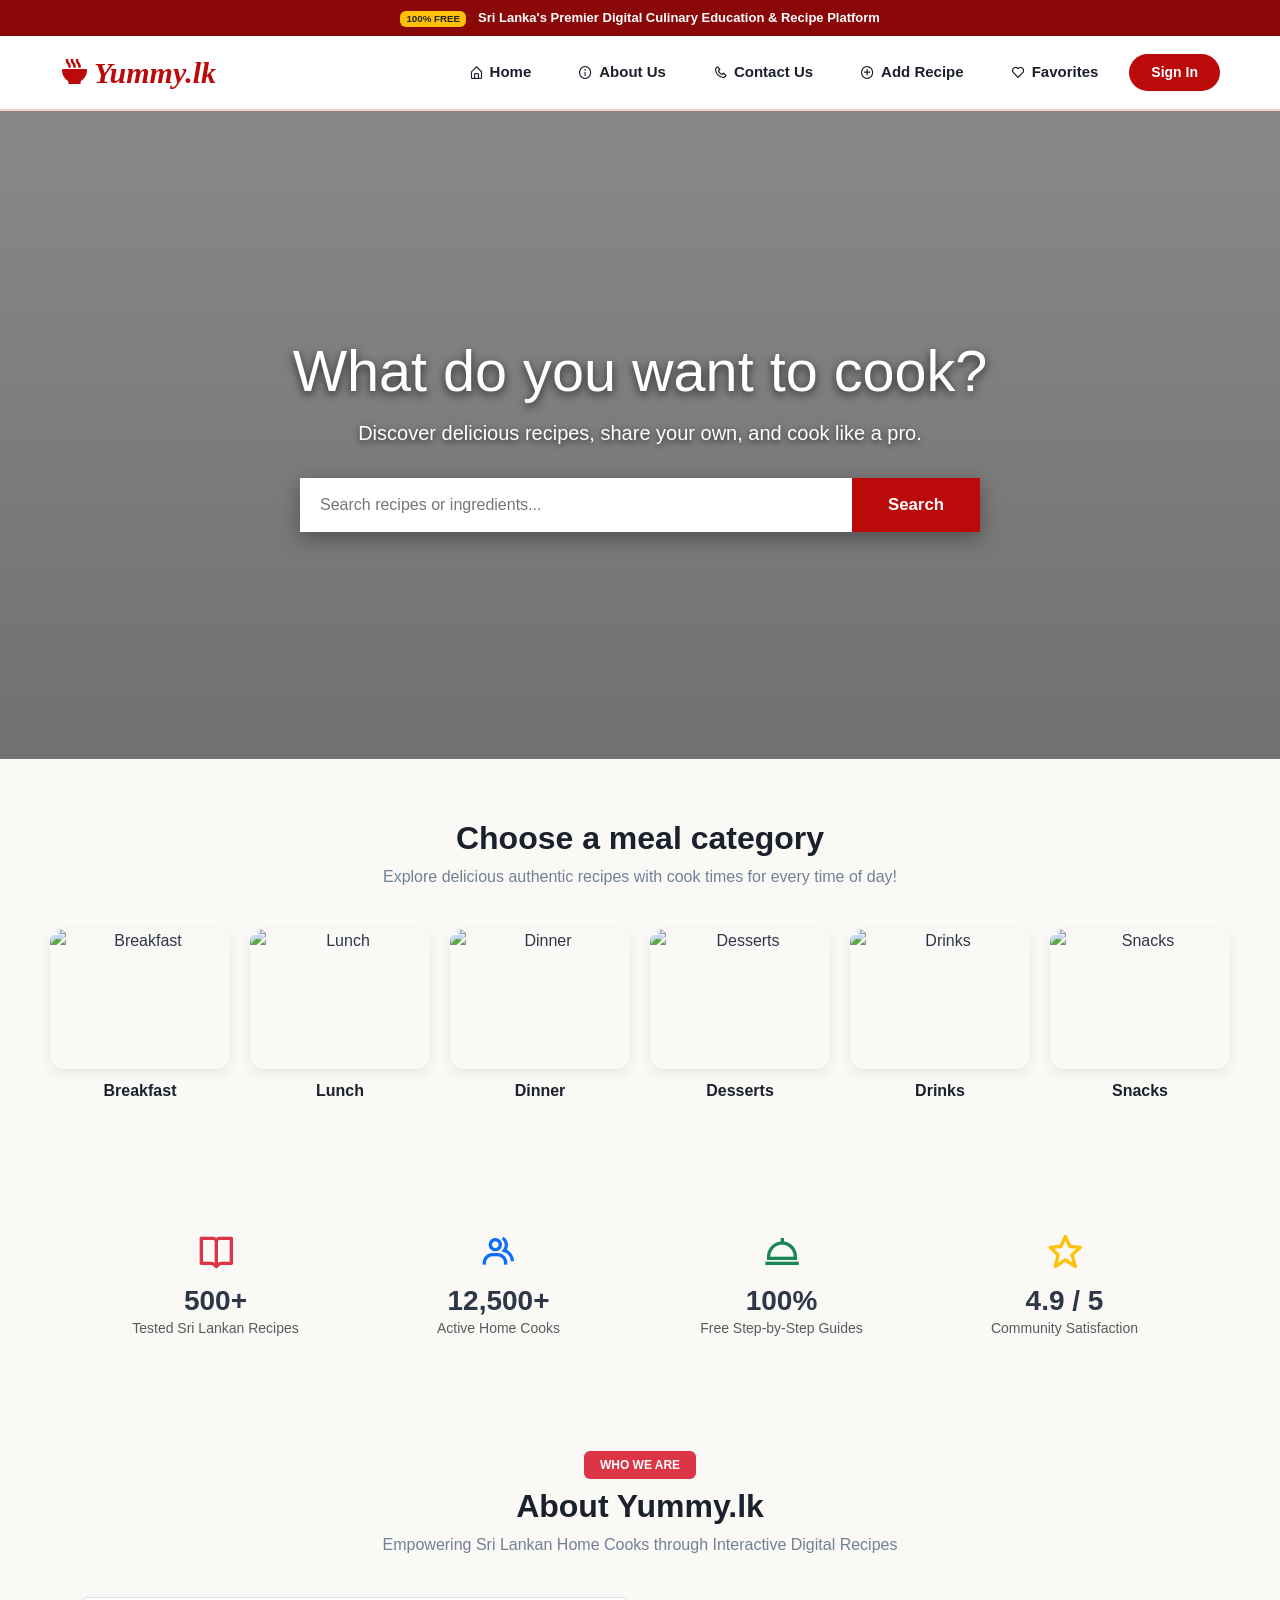
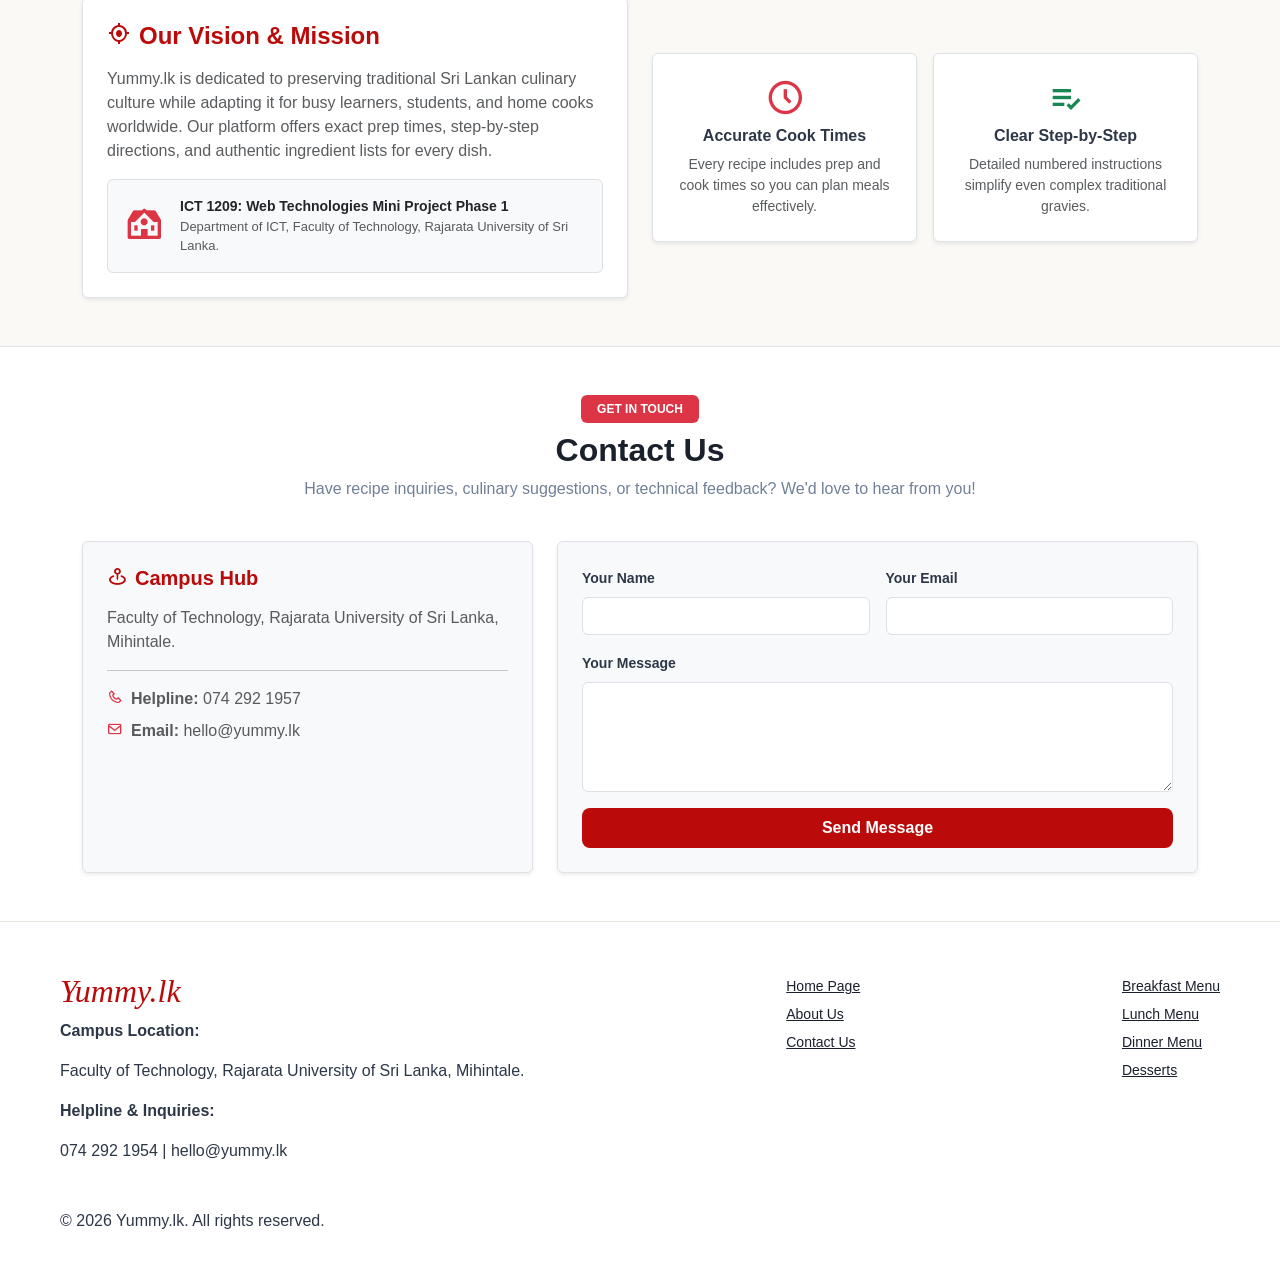
==== commit 58352f0d: "change front end design" ====
--- a/front.html
+++ b/front.html
@@ -3,101 +3,109 @@
 <head>
     <meta charset="UTF-8">
     <meta name="viewport" content="width=device-width, initial-scale=1.0">
-    <title>Yummy.lk - Interactive Digital Recipe Book</title>
+    <title>Yummy.lk</title>
+    <!-- CDN Styles -->
     <link href="https://cdn.jsdelivr.net/npm/bootstrap@5.3.2/dist/css/bootstrap.min.css" rel="stylesheet">
-    <link href='https://unpkg.com/boxicons@2.1.4/css/boxicons.min.css' rel='stylesheet'>
+    <link href="https://unpkg.com/boxicons@2.1.4/css/boxicons.min.css" rel="stylesheet">
+    <!-- link css Style  -->
     <link rel="stylesheet" href="style.css">
 </head>
 <body>
 
-    <div class="dp-announcement-bar text-center py-2 px-3">
+    <!-- ==========================================
+         SECTION 1: TOP ANNOUNCEMENT BAR
+         ========================================== -->
+    <div class="announcement-bar">
         <span class="badge bg-warning text-dark me-2">100% FREE</span>
         <span>Sri Lanka's Premier Digital Culinary Education & Recipe Platform</span>
     </div>
 
+    <!-- ==========================================
+         SECTION 2: STICKY NAVIGATION BAR
+         ========================================== -->
     <nav class="navbar">
-        <a href="#home" class="logo" onclick="switchPage('home')">Yummy.lk</a>
+        <a href="#home" class="logo" onclick="switchPage('home')">
+            <i class='bx bxs-bowl-hot me-1'></i>Yummy.lk
+        </a>
 
         <div class="nav-links">
-            <a href="#home" onclick="switchPage('home')">Home</a>
-            <a href="javascript:void(0)" data-bs-toggle="modal" data-bs-target="#aboutModal">About Us</a>
-            <a href="javascript:void(0)" data-bs-toggle="modal" data-bs-target="#contactModal">Contact Us</a>
-            <a href="javascript:void(0)" data-bs-toggle="modal" data-bs-target="#addRecipeModal">Add Recipe</a>
+            <a href="#home" onclick="switchPage('home')"><i class='bx bx-home-alt'></i> Home</a>
+            <a href="javascript:void(0)" onclick="scrollToSection('about-us-section')"><i class='bx bx-info-circle'></i> About Us</a>
+            <a href="javascript:void(0)" onclick="scrollToSection('contact-us-section')"><i class='bx bx-phone'></i> Contact Us</a>
+            <a href="javascript:void(0)" data-bs-toggle="modal" data-bs-target="#addRecipeModal"><i class='bx bx-plus-circle'></i> Add Recipe</a>
+            <a href="javascript:void(0)" onclick="switchPage('favorites')"><i class='bx bx-heart'></i> Favorites</a>
             <div id="navAuthSlot">
-                <button class="signin-btn" data-bs-toggle="modal" data-bs-target="#dpAuthModal">Sign In</button>
+                <button class="signin-button" data-bs-toggle="modal" data-bs-target="#dpAuthModal">Sign In</button>
             </div>
         </div>
 
         <i class='bx bx-menu' id="menu-icon"></i>
     </nav>
 
-    <div id="home-page" class="page-section animate-fade">
-        <div id="heroCarousel" class="carousel slide carousel-fade hero" data-bs-ride="carousel">
-            <div class="carousel-inner h-100">
-                <div class="carousel-item active h-100">
-                    <div class="hero-content">
-                        <h1>What do you want to cook?</h1>
-                        <p>Discover delicious recipes, share your own, and cook like a pro.</p>
-                    </div>
-                </div>
-                <div class="carousel-item h-100">
-                    <div class="hero-content">
-                        <h1>Fresh Local Ingredients</h1>
-                        <p>Explore authentic Sri Lankan dishes and global flavors.</p>
-                    </div>
-                </div>
-            </div>
-            
-            <div class="search-box">
-                <input type="text" id="searchInput" placeholder="Search ingredients or meals (e.g. Rice, Hoppers)...">
-                <button type="button" onclick="handleSearch()">Search</button>
-            </div>
-        </div>
-
+    <!-- ==========================================
+         SECTION 3: HOME PAGE VIEW
+         ========================================== -->
+    <main id="home-page" class="page-section">
+
+        <!-- 3.1: Hero Section (Background Image & Search) -->
+        <main id="home-page" class="page-section">
+             <section class="hero-section">
+            <div class="hero-content">
+      <h1>What do you want to cook?</h1>
+      <p>Discover delicious recipes, share your own, and cook like a pro.</p>
+    </div>
+
+    <div class="search-box">
+      <input type="text" id="searchInput" placeholder="Search recipes or ingredients...">
+      <button type="button" onclick="handleSearch()">Search</button>
+    </div>
+     </section>
+        </main>
+        <!-- 3.2: Category Selection Grid -->
         <section class="category-section">
             <div class="category-container">
                 <h2 class="category-title">Choose a meal category</h2>
-                <p class="category-subtitle">Explore specific delicious foods for every time of the day!</p>
+                <p class="category-subtitle">Explore delicious authentic recipes with cook times for every time of day!</p>
                 
                 <div class="category-grid">
                     <div class="category-card" onclick="openMenuPage('breakfast')">
                         <div class="img-wrapper">
-                            <img src="https://i.pinimg.com/736x/c3/89/6d/c3896d054ccc22c7a94b1fb2a4e9649a.jpg" alt="Breakfast">
+                            <img src="image/breakfast.jpg" alt="Breakfast">
                         </div>
                         <h4>Breakfast</h4>
                     </div>
 
                     <div class="category-card" onclick="openMenuPage('lunch')">
                         <div class="img-wrapper">
-                            <img src="https://i.pinimg.com/736x/36/e9/1f/36e91fc843a2abdee12dccc0a97a6a27.jpg" alt="Lunch">
+                            <img src="image/lunch.jpg" alt="Lunch">
                         </div>
                         <h4>Lunch</h4>
                     </div>
 
                     <div class="category-card" onclick="openMenuPage('dinner')">
                         <div class="img-wrapper">
-                            <img src="https://i.pinimg.com/1200x/d6/d0/75/d6d0759eea5d87f87488272a9fa5eb71.jpg" alt="Dinner">
+                            <img src="image/dinner.jpg" alt="Dinner">
                         </div>
                         <h4>Dinner</h4>
                     </div>
 
                     <div class="category-card" onclick="openMenuPage('desserts')">
                         <div class="img-wrapper">
-                            <img src="https://i.pinimg.com/1200x/86/67/e6/8667e6d6df88eca115254236e17e1eaa.jpg" alt="Desserts">
+                            <img src="image/dessert.jpg" alt="Desserts">
                         </div>
                         <h4>Desserts</h4>
                     </div>
 
                     <div class="category-card" onclick="openMenuPage('drinks')">
                         <div class="img-wrapper">
-                            <img src="https://i.pinimg.com/1200x/30/5e/9e/305e9eaf8ef7a7a76abe77ed0dcba92b.jpg" alt="Drinks">
+                            <img src="image/drinks.jpg" alt="Drinks">
                         </div>
                         <h4>Drinks</h4>
                     </div>
 
                     <div class="category-card" onclick="openMenuPage('snacks')">
                         <div class="img-wrapper">
-                            <img src="https://i.pinimg.com/736x/aa/7e/db/aa7edbedbc41e8809e2d5f947707a9c6.jpg" alt="Snacks">
+                            <img src="image/snacks.jpg" alt="Snacks">
                         </div>
                         <h4>Snacks</h4>
                     </div>
@@ -105,7 +113,8 @@
             </div>
         </section>
 
-        <section class="dp-metrics-section py-4">
+        <!-- 3.3: Metrics & Counter Section -->
+        <section class="dp-metrics-section py-5">
             <div class="container">
                 <div class="row text-center g-3">
                     <div class="col-md-3 col-6">
@@ -140,331 +149,234 @@
             </div>
         </section>
 
-        <section class="dp-classes-section py-5 bg-light border-top border-bottom">
-            <div class="container text-center">
-                <span class="badge bg-danger px-3 py-2 fw-semibold mb-2">FREE CULINARY LEARNING</span>
-                <h2 class="category-title">Featured Cooking Masterclasses</h2>
-                <p class="category-subtitle">Guided lessons designed for university beginners, bachelors, and home cooks[cite: 1]</p>
-
-                <div class="row g-4 mt-1 text-start">
-                    <div class="col-md-4">
-                        <div class="dp-course-card bg-white shadow-sm h-100">
-                            <div class="dp-course-thumbnail">
-                                <img src="https://images.unsplash.com/photo-1596040033229-a9821ebd058d?auto=format&fit=crop&w=600&q=80" alt="Sri Lankan Spices" class="w-100">
-                                <span class="badge bg-dark dp-course-badge"><i class='bx bx-time'></i> 25 mins</span>
-                            </div>
-                            <div class="p-3">
-                                <span class="text-danger fw-bold small">FOUNDATION 01</span>
-                                <h5 class="fw-bold mt-1">Authentic Curry Powders & Tempering</h5>
-                                <p class="text-muted small">Learn roasted Jaffna curry powder blends, mustard seed tempering, and coconut gravies.</p>
-                                <hr>
-                                <div class="d-flex justify-content-between align-items-center">
-                                    <span class="badge bg-light text-dark border">Beginner</span>
-                                    <button class="btn btn-sm btn-outline-danger fw-bold" onclick="openMenuPage('lunch')">Explore Recipes</button>
-                                </div>
-                            </div>
-                        </div>
-                    </div>
-
-                    <div class="col-md-4">
-                        <div class="dp-course-card bg-white shadow-sm h-100">
-                            <div class="dp-course-thumbnail">
-                                <img src="https://images.unsplash.com/photo-1546069901-ba9599a7e63c?auto=format&fit=crop&w=600&q=80" alt="Healthy Bowls" class="w-100">
-                                <span class="badge bg-dark dp-course-badge"><i class='bx bx-time'></i> 20 mins</span>
-                            </div>
-                            <div class="p-3">
-                                <span class="text-success fw-bold small">HEALTH & WELLNESS</span>
-                                <h5 class="fw-bold mt-1">Nutrient-Dense Salads & Sambols</h5>
-                                <p class="text-muted small">Gotukola sambol, fresh avocado bowls, and low-calorie dressings for busy lifestyles.</p>
-                                <hr>
-                                <div class="d-flex justify-content-between align-items-center">
-                                    <span class="badge bg-light text-dark border">All Levels</span>
-                                    <button class="btn btn-sm btn-outline-danger fw-bold" onclick="openMenuPage('breakfast')">Explore Recipes</button>
-                                </div>
-                            </div>
-                        </div>
-                    </div>
-
-                    <div class="col-md-4">
-                        <div class="dp-course-card bg-white shadow-sm h-100">
-                            <div class="dp-course-thumbnail">
-                                <img src="https://images.unsplash.com/photo-1509440159596-0249088772ff?auto=format&fit=crop&w=600&q=80" alt="Baking & Sweets" class="w-100">
-                                <span class="badge bg-dark dp-course-badge"><i class='bx bx-time'></i> 35 mins</span>
-                            </div>
-                            <div class="p-3">
-                                <span class="text-primary fw-bold small">DESSERTS & PASTRY</span>
-                                <h5 class="fw-bold mt-1">Traditional Kithul Jaggery Desserts</h5>
-                                <p class="text-muted small">Secrets to silky Watalappan pudding without bubbles, coconut pancakes, and sweets.</p>
-                                <hr>
-                                <div class="d-flex justify-content-between align-items-center">
-                                    <span class="badge bg-light text-dark border">Intermediate</span>
-                                    <button class="btn btn-sm btn-outline-danger fw-bold" onclick="openMenuPage('desserts')">Explore Recipes</button>
-                                </div>
-                            </div>
-                        </div>
-                    </div>
-                </div>
-            </div>
-        </section>
-
-        <section class="dp-app-banner py-5 text-white">
+        <!-- 3.4: About Us Section -->
+        <section id="about-us-section" class="py-5 home-scroll-section">
             <div class="container">
-                <div class="row align-items-center">
-                    <div class="col-lg-8 text-lg-start text-center mb-4 mb-lg-0">
-                        <span class="badge bg-warning text-dark px-3 py-2 fw-bold mb-2">JOIN 12,000+ FOOD ENTHUSIASTS</span>
-                        <h2 class="fw-bold mb-2">Have a Secret Family Recipe to Share?</h2>
-                        <p class="mb-0 text-white-50">Create your free account to publish recipes, save favorites, leave reviews, and get community feedback from home cooks across Sri Lanka[cite: 1].</p>
-                    </div>
-                    <div class="col-lg-4 text-lg-end text-center">
-                        <button class="btn btn-light btn-lg px-4 py-2 fw-bold text-danger shadow" data-bs-toggle="modal" data-bs-target="#dpAuthModal">
-                            <i class='bx bx-user-plus'></i> Register as a Contributor
-                        </button>
-                    </div>
-                </div>
-            </div>
-        </section>
-    </div>
-
-    <div id="menu-page" class="page-section animate-fade" style="display: none;">
+                <div class="text-center mb-4">
+                    <span class="badge bg-danger px-3 py-2 fw-semibold">WHO WE ARE</span>
+                    <h2 class="category-title mt-2">About Yummy.lk</h2>
+                    <p class="category-subtitle">Empowering Sri Lankan Home Cooks through Interactive Digital Recipes</p>
+                </div>
+                <div class="row g-4 align-items-center">
+                    <div class="col-lg-6">
+                        <div class="about-card p-4 rounded shadow-sm bg-white border">
+                            <h4 class="fw-bold mb-3" style="color: var(--main-color);"><i class='bx bx-target-lock me-2'></i>Our Vision & Mission</h4>
+                            <p class="text-muted">Yummy.lk is dedicated to preserving traditional Sri Lankan culinary culture while adapting it for busy learners, students, and home cooks worldwide. Our platform offers exact prep times, step-by-step directions, and authentic ingredient lists for every dish.</p>
+                            <div class="p-3 bg-light rounded mt-3 border">
+                                <div class="d-flex align-items-center">
+                                    <i class='bx bxs-institution text-danger me-3 fs-1'></i>
+                                    <div>
+                                        <p class="mb-0 fw-bold small text-dark">ICT 1209: Web Technologies Mini Project Phase 1</p>
+                                        <p class="mb-0 text-muted" style="font-size: 13px;">Department of ICT, Faculty of Technology, Rajarata University of Sri Lanka.</p>
+                                    </div>
+                                </div>
+                            </div>
+                        </div>
+                    </div>
+                    <div class="col-lg-6">
+                        <div class="row g-3">
+                            <div class="col-sm-6">
+                                <div class="dp-info-tile p-4 text-center h-100 bg-white border rounded shadow-sm">
+                                    <i class='bx bx-time-five fs-1 text-danger mb-2'></i>
+                                    <h6 class="fw-bold">Accurate Cook Times</h6>
+                                    <p class="text-muted small mb-0">Every recipe includes prep and cook times so you can plan meals effectively.</p>
+                                </div>
+                            </div>
+                            <div class="col-sm-6">
+                                <div class="dp-info-tile p-4 text-center h-100 bg-white border rounded shadow-sm">
+                                    <i class='bx bx-list-check fs-1 text-success mb-2'></i>
+                                    <h6 class="fw-bold">Clear Step-by-Step</h6>
+                                    <p class="text-muted small mb-0">Detailed numbered instructions simplify even complex traditional gravies.</p>
+                                </div>
+                            </div>
+                        </div>
+                    </div>
+                </div>
+            </div>
+        </section>
+
+        <!-- 3.5: Contact Us Section -->
+        <section id="contact-us-section" class="py-5 bg-white border-top home-scroll-section">
+            <div class="container">
+                <div class="text-center mb-4">
+                    <span class="badge bg-danger px-3 py-2 fw-semibold">GET IN TOUCH</span>
+                    <h2 class="category-title mt-2">Contact Us</h2>
+                    <p class="category-subtitle">Have recipe inquiries, culinary suggestions, or technical feedback? We'd love to hear from you!</p>
+                </div>
+
+                <div class="row g-4">
+                    <div class="col-lg-5">
+                        <div class="dp-contact-info-panel h-100 p-4 rounded shadow-sm border bg-light">
+                            <h5 class="fw-bold mb-3" style="color: var(--main-color);"><i class='bx bx-map-pin me-2'></i>Campus Hub</h5>
+                            <p class="text-muted mb-2">Faculty of Technology, Rajarata University of Sri Lanka, Mihintale.</p>
+                            <hr>
+                            <p class="text-muted mb-2"><i class='bx bx-phone me-2 text-danger'></i><strong>Helpline:</strong> 074 292 1957 </p>
+                            <p class="text-muted mb-0"><i class='bx bx-envelope me-2 text-danger'></i><strong>Email:</strong> hello@yummy.lk</p>
+                        </div>
+                    </div>
+
+                    <div class="col-lg-7">
+                        <form id="dpHomeContactForm" class="p-4 border rounded shadow-sm bg-light">
+                            <div class="row g-3">
+                                <div class="col-md-6">
+                                    <label class="form-label small fw-semibold">Your Name</label>
+                                    <input type="text" id="homeContactName" class="form-control" >
+                                </div>
+                                <div class="col-md-6">
+                                    <label class="form-label small fw-semibold">Your Email</label>
+                                    <input type="email" id="homeContactEmail" class="form-control" >
+                                </div>
+                                <div class="col-12">
+                                    <label class="form-label small fw-semibold">Your Message</label>
+                                    <textarea id="homeContactMessage" class="form-control" rows="4" ></textarea>
+                                </div>
+                                <div class="col-12">
+                                    <button type="submit" class="btn dp-btn-primary w-100 py-2 fw-semibold">Send Message</button>
+                                </div>
+                            </div>
+                        </form>
+                    </div>
+                </div>
+            </div>
+        </section>
+    </main>
+
+    <!-- ==========================================
+         SECTION 4: MENU LISTING PAGE VIEW
+         ========================================== -->
+    <main id="menu-page" class="page-section" style="display: none;">
         <section class="menu-section">
             <div class="menu-container">
                 <h1 id="category-title" class="menu-title">Category Menu</h1>
                 <p class="menu-subtitle">Explore specific delicious foods for every time of the day!</p>
 
+                <!-- Search/Filter Input -->
+                <div class="menu-toolbar">
+                    <input type="text" id="menuFilterInput" placeholder="Filter these results by name or ingredient..." oninput="filterMenuRecipes(this.value)">
+                </div>
+
+                <!-- Drink Category Sub-tabs -->
                 <div id="drinksSubNav" class="sub-tab-buttons" style="display: none;">
-                    <button class="sub-btn" onclick="filterDrinkSub('smoothies', this)">Smoothies</button>
+                    <button class="sub-btn active" onclick="filterDrinkSub('smoothies', this)">Smoothies</button>
                     <button class="sub-btn" onclick="filterDrinkSub('mojito', this)">Mojito</button>
-                    <button class="sub-btn active" onclick="filterDrinkSub('freshjuice', this)">Fresh Juice</button>
-                </div>
-
-                <div class="content-area">
-                    <div id="breakfast" class="category-content">
-                        <div class="recipe-grid">
-                            <div class="recipe-card" data-title="Sri Lankan Milk Rice Kiribath" onclick="openDetailPage('breakfast')">
-                                <div class="card-img-wrapper">
-                                    <img src="https://i.pinimg.com/736x/8e/f7/2f/8ef72f77d2aa4db8daa990efadc3d253.jpg" alt="Milk Rice">
-                                </div>
-                                <div class="card-body">
-                                    <h3>Sri Lankan Milk Rice (Kiribath)</h3>
-                                    <p>Traditional rice cooked with coconut milk, served with Lunu Miris.</p>
-                                </div>
-                            </div>
-                            <div class="recipe-card" data-title="Egg Hoppers" onclick="openDetailPage('breakfast')">
-                                <div class="card-img-wrapper">
-                                    <img src="https://i.pinimg.com/1200x/d9/93/34/d99334d807cd20387bd4d8c7ade15c8c.jpg" alt="Egg Hoppers">
-                                </div>
-                                <div class="card-body">
-                                    <h3>Egg Hoppers</h3>
-                                    <p>Crispy rice flour pancakes with a soft cooked egg center.</p>
-                                </div>
-                            </div>
-                        </div>
-                    </div>
-
-                    <div id="lunch" class="category-content">
-                        <div class="recipe-grid">
-                            <div class="recipe-card" data-title="Traditional Rice Curry Platter" onclick="openDetailPage('lunch')">
-                                <div class="card-img-wrapper">
-                                    <img src="https://i.pinimg.com/736x/d9/96/6b/d9966b3959a0d9fa1d1401bb84b53700.jpg" alt="Rice and Curry">
-                                </div>
-                                <div class="card-body">
-                                    <h3>Traditional Rice & Curry Platter</h3>
-                                    <p>White rice served with spicy chicken curry, dhal, and sambol.</p>
-                                </div>
-                            </div>
-                        </div>
-                    </div>
-
-                    <div id="dinner" class="category-content">
-                        <div class="recipe-grid">
-                            <div class="recipe-card" data-title="Chicken Kothu Rotti" onclick="openDetailPage('dinner')">
-                                <div class="card-img-wrapper">
-                                    <img src="https://i.pinimg.com/1200x/d6/d0/75/d6d0759eea5d87f87488272a9fa5eb71.jpg" alt="Kothu Rotti">
-                                </div>
-                                <div class="card-body">
-                                    <h3>Chicken Kothu Rotti</h3>
-                                    <p>Shredded flatbread chopped on a hot griddle with chicken & veggies.</p>
-                                </div>
-                            </div>
-                        </div>
-                    </div>
-
-                    <div id="desserts" class="category-content">
-                        <div class="recipe-grid">
-                            <div class="recipe-card" data-title="Sri Lankan Watalappan" onclick="openDetailPage('desserts')">
-                                <div class="card-img-wrapper">
-                                    <img src="https://i.pinimg.com/1200x/86/67/e6/8667e6d6df88eca115254236e17e1eaa.jpg" alt="Desserts">
-                                </div>
-                                <div class="card-body">
-                                    <h3>Sri Lankan Watalappan</h3>
-                                    <p>Rich custard dessert made with kithul jaggery and coconut milk.</p>
-                                </div>
-                            </div>
-                        </div>
-                    </div>
-
-                    <div id="drinks" class="category-content">
-                        <div id="smoothies-sub" class="drink-sub-content" style="display: none;">
-                            <div class="recipe-grid">
-                                <div class="recipe-card" data-title="Blueberry Protein Smoothie" onclick="openDetailPage('drinks')">
-                                    <div class="card-img-wrapper">
-                                        <img src="https://images.unsplash.com/photo-1553530666-ba11a7da3888?auto=format&fit=crop&w=600&q=80" alt="Smoothie">
-                                    </div>
-                                    <div class="card-body">
-                                        <h3>Blueberry Protein Smoothie</h3>
-                                        <p>Blended with protein, yogurt and forest blueberries.</p>
-                                    </div>
-                                </div>
-                            </div>
-                        </div>
-
-                        <div id="mojito-sub" class="drink-sub-content" style="display: none;">
-                            <div class="recipe-grid">
-                                <div class="recipe-card" data-title="Classic Mint Lime Mojito" onclick="openDetailPage('drinks')">
-                                    <div class="card-img-wrapper">
-                                        <img src="https://images.unsplash.com/photo-1536935338788-846bb9981813?auto=format&fit=crop&w=600&q=80" alt="Mojito">
-                                    </div>
-                                    <div class="card-body">
-                                        <h3>Classic Mint Lime Mojito</h3>
-                                        <p>A fizzy, cool and refreshing soda beverage infused with fresh garden mint leaves.</p>
-                                    </div>
-                                </div>
-                            </div>
-                        </div>
-
-                        <div id="freshjuice-sub" class="drink-sub-content">
-                            <div class="recipe-grid">
-                                <div class="recipe-card" data-title="Fresh Strawberry Juice" onclick="openDetailPage('drinks')">
-                                    <div class="card-img-wrapper">
-                                        <img src="https://images.unsplash.com/photo-1551024709-8f23befc6f87?auto=format&fit=crop&w=600&q=80" alt="Juice">
-                                    </div>
-                                    <div class="card-body">
-                                        <h3>Fresh Strawberry Juice</h3>
-                                        <p>Handpicked organic strawberries blended smoothly with lime juice and ice.</p>
-                                    </div>
-                                </div>
-                            </div>
-                        </div>
-                    </div>
-
-                    <div id="snacks" class="category-content">
-                        <div class="recipe-grid">
-                            <div class="recipe-card" data-title="Spicy Dhal Vade" onclick="openDetailPage('snacks')">
-                                <div class="card-img-wrapper">
-                                    <img src="https://i.pinimg.com/1200x/d8/8c/f0/d88cf02ee4547838432e8d601aa462b1.jpg" alt="Snacks">
-                                </div>
-                                <div class="card-body">
-                                    <h3>Spicy Dhal Vade</h3>
-                                    <p>Crunchy tea-time snack made of split chickpeas and curry leaves.</p>
-                                </div>
-                            </div>
-                        </div>
-                    </div>
-                </div>
+                    <button class="sub-btn" onclick="filterDrinkSub('freshjuice', this)">Fresh Juice</button>
+                </div>
+
+                <!-- Recipe Cards Grid -->
+                <div id="menu-recipe-grid" class="recipe-grid"></div>
 
                 <div class="back-home-wrapper">
                     <a href="javascript:void(0)" class="back-home-btn" onclick="goBack()">‹ Back</a>
                 </div>
             </div>
         </section>
-    </div>
-
-    <div id="details-page" class="page-section animate-fade" style="display: none;">
+    </main>
+
+    <!-- ==========================================
+         SECTION 5: FAVORITES PAGE VIEW
+         ========================================== -->
+    <main id="favorites-page" class="page-section" style="display: none;">
+        <section class="menu-section">
+            <div class="menu-container">
+                <h1 class="menu-title">My Favorites</h1>
+                <p class="menu-subtitle">Recipes you've saved for later &mdash; click the heart on any recipe to save it here.</p>
+
+                <div id="favorites-recipe-grid" class="recipe-grid"></div>
+
+                <div class="back-home-wrapper">
+                    <a href="javascript:void(0)" class="back-home-btn" onclick="goBack()">‹ Back</a>
+                </div>
+            </div>
+        </section>
+    </main>
+
+    <!-- ==========================================
+         SECTION 6: RECIPE DETAILS PAGE VIEW
+         ========================================== -->
+    <main id="details-page" class="page-section" style="display: none;">
         <section class="details-section">
             <div class="details-container">
-                <h1 id="recipe-main-title" class="details-title">Recipe Details</h1>
-                <p class="details-subtitle">Step-by-step guides and delicious configurations for your meal!</p>
-
-                <div class="details-content-area">
-                    <div id="drinks-recipes" class="category-detail-group" style="display: none;">
-                        <div class="recipe-detail-card no-img-card">
-                            <div class="card-info">
-                                <h2>Fresh Strawberry Juice</h2>
-                                <p class="desc">Handpicked organic strawberries blended smoothly with lime juice and ice.</p>
-                                <h4>Ingredients:</h4>
-                                <ul>
-                                    <li>Fresh Strawberries</li>
-                                    <li>Lime Juice</li>
-                                    <li>Crushed Ice & Sugar</li>
-                                </ul>
-                            </div>
-                        </div>
-                    </div>
-
-                    <div id="breakfast-recipes" class="category-detail-group" style="display: none;">
-                        <div class="recipe-detail-card no-img-card">
-                            <div class="card-info">
-                                <h2>Sri Lankan Milk Rice (Kiribath)</h2>
-                                <p class="desc">Traditional coconut milk rice cooked during special celebrations and traditional tomorrows.</p>
-                                <h4>Ingredients:</h4>
-                                <ul>
-                                    <li>2 cups White Raw Rice</li>
-                                    <li>2 cups Thick Coconut Milk</li>
-                                    <li>Salt to taste</li>
-                                </ul>
-                            </div>
-                        </div>
-                    </div>
-
-                    <div id="lunch-recipes" class="category-detail-group" style="display: none;">
-                        <div class="recipe-detail-card no-img-card">
-                            <div class="card-info">
-                                <h2>Traditional Rice & Chicken Curry Platter</h2>
-                                <p class="desc">A grand meal platter featuring hot rice, rich chicken curry, dhal curry, and fresh sambol.</p>
-                                <h4>Ingredients:</h4>
-                                <ul>
-                                    <li>Steamed Samba Rice</li>
-                                    <li>Spicy Roasted Chicken Gravy</li>
-                                    <li>Coconut Dhal Curry & Gotukola Sambol</li>
-                                </ul>
-                            </div>
-                        </div>
-                    </div>
-
-                    <div id="dinner-recipes" class="category-detail-group" style="display: none;">
-                        <div class="recipe-detail-card no-img-card">
-                            <div class="card-info">
-                                <h2>Chicken Kothu Rotti</h2>
-                                <p class="desc">Popular street food prepared by chopping flatbread with eggs, veggies, chicken curry, and spices.</p>
-                                <h4>Ingredients:</h4>
-                                <ul>
-                                    <li>3 Shredded Parothas</li>
-                                    <li>2 Eggs & Chicken Curry Pieces</li>
-                                    <li>Chopped Onions, Leeks & Cabbage</li>
-                                </ul>
-                            </div>
-                        </div>
-                    </div>
-
-                    <div id="desserts-recipes" class="category-detail-group" style="display: none;">
-                        <div class="recipe-detail-card no-img-card">
-                            <div class="card-info">
-                                <h2>Sri Lankan Watalappan</h2>
-                                <p class="desc">A steamed jaggery and coconut milk pudding spiced with nutmeg, cardamom, and cashews.</p>
-                                <h4>Ingredients:</h4>
-                                <ul>
-                                    <li>250g Dark Kithul Jaggery</li>
-                                    <li>5 Whole Eggs</li>
-                                    <li>1 cup Thick Coconut Milk & Cashews</li>
-                                </ul>
-                            </div>
-                        </div>
-                    </div>
-
-                    <div id="snacks-recipes" class="category-detail-group" style="display: none;">
-                        <div class="recipe-detail-card no-img-card">
-                            <div class="card-info">
-                                <h2>Spicy Dhal Vade (Parippu Vade)</h2>
-                                <p class="desc">Deep-fried crisp tea-time snack made with coarsely ground chana dhal, chili, and fresh curry leaves.</p>
-                                <h4>Ingredients:</h4>
-                                <ul>
-                                    <li>2 cups Chana Dhal (soaked)</li>
-                                    <li>Dried Red Chilies & Green Chilies</li>
-                                    <li>Finely chopped Onions & Curry Leaves</li>
-                                </ul>
-                            </div>
-                        </div>
-                    </div>
+                <p class="details-eyebrow" id="detailsCategoryHeading">Category</p>
+                <h1 id="cardRecipeTitle" class="details-title">Recipe Title</h1>
+                <p class="details-subtitle" id="cardRecipeDesc">Recipe description.</p>
+
+                <div class="details-hero-img">
+                    <img id="detailsRecipeImage" src="" alt="Recipe photo">
+                </div>
+
+                <!-- Cook Time Indicators -->
+                <div class="recipe-meta-cards">
+                    <div class="meta-item">
+                        <i class='bx bx-time-five'></i>
+                        <div>
+                            <span class="meta-label">Prep Time</span>
+                            <strong id="cardPrepTime">15 mins</strong>
+                        </div>
+                    </div>
+                    <div class="meta-item">
+                        <i class='bx bx-stopwatch'></i>
+                        <div>
+                            <span class="meta-label">Cook Time</span>
+                            <strong id="cardCookTime">25 mins</strong>
+                        </div>
+                    </div>
+                    <div class="meta-item">
+                        <i class='bx bx-user'></i>
+                        <div>
+                            <span class="meta-label">Servings</span>
+                            <strong id="cardServings">4 Persons</strong>
+                        </div>
+                    </div>
+                    <div class="meta-item">
+                        <i class='bx bx-dish'></i>
+                        <div>
+                            <span class="meta-label">Difficulty</span>
+                            <strong id="cardDifficulty">Easy</strong>
+                        </div>
+                    </div>
+                </div>
+
+                <div class="details-meta-row">
+                    <button id="detailsFavBtn" class="fav-btn" onclick="toggleFavoriteCurrent()">
+                        <i class='bx bx-heart'></i> Save Recipe
+                    </button>
+                    <div class="rating-summary" id="detailsAvgRating"></div>
+                </div>
+
+                <!-- Ingredients & Steps Side-by-Side -->
+                <div class="details-body-grid">
+                    <div class="ingredients-panel">
+                        <h4>Ingredients</h4>
+                        <ul id="cardRecipeIngredients"></ul>
+                    </div>
+
+                    <div class="instructions-panel">
+                        <h4>Step-by-Step Cooking Method</h4>
+                        <div id="cardRecipeSteps" class="steps-timeline"></div>
+                    </div>
+                </div>
+
+                <!-- Community Reviews -->
+                <div class="comments-panel mt-4">
+                    <h4>Community Feedback (<span id="commentCount">0</span>)</h4>
+                    <div id="commentsList" class="comments-list"></div>
+
+                    <form id="addCommentForm" class="comment-form mt-3">
+                        <div class="mb-2">
+                            <label class="form-label small fw-semibold">Your Name</label>
+                            <input type="text" id="commentName" class="form-control form-control-sm" required>
+                        </div>
+                        <div class="mb-2">
+                            <label class="form-label small fw-semibold d-block">Your Rating</label>
+                            <div id="starPicker" class="star-picker"></div>
+                            <input type="hidden" id="commentRatingValue" value="5">
+                        </div>
+                        <div class="mb-2">
+                            <label class="form-label small fw-semibold">Your Feedback</label>
+                            <textarea id="commentText" class="form-control form-control-sm" rows="3" placeholder="Share tips, tweaks, or how it turned out..." required></textarea>
+                        </div>
+                        <button type="submit" class="btn dp-btn-primary w-100 py-2 fw-semibold">Post Feedback</button>
+                    </form>
                 </div>
 
                 <div class="back-home-wrapper">
@@ -472,8 +384,51 @@
                 </div>
             </div>
         </section>
-    </div>
-
+    </main>
+
+    <!-- ==========================================
+         SECTION 7: SITE FOOTER
+         ========================================== -->
+    <footer class="site-footer">
+        <div class="footer-container">
+            <div class="footer-row">
+                <div class="footer-col brand-col">
+                    <h2 class="footer-logo">Yummy.lk</h2>
+                    <p class="info-label"><strong>Campus Location:</strong></p>
+                    <p class="info-text">Faculty of Technology, Rajarata University of Sri Lanka, Mihintale.</p>
+                    <p class="info-label"><strong>Helpline & Inquiries:</strong></p>
+                    <p class="info-text">074 292 1954 | hello@yummy.lk</p>
+                </div>
+
+                <div class="footer-col links-col">
+                    <ul class="footer-links">
+                        <li><a href="javascript:void(0)" onclick="switchPage('home')">Home Page</a></li>
+                        <li><a href="javascript:void(0)" onclick="scrollToSection('about-us-section')">About Us</a></li>
+                        <li><a href="javascript:void(0)" onclick="scrollToSection('contact-us-section')">Contact Us</a></li>
+                    </ul>
+                </div>
+
+                <div class="footer-col links-col">
+                    <ul class="footer-links">
+                        <li><a href="javascript:void(0)" onclick="openMenuPage('breakfast')">Breakfast Menu</a></li>
+                        <li><a href="javascript:void(0)" onclick="openMenuPage('lunch')">Lunch Menu</a></li>
+                        <li><a href="javascript:void(0)" onclick="openMenuPage('dinner')">Dinner Menu</a></li>
+                        <li><a href="javascript:void(0)" onclick="openMenuPage('desserts')">Desserts</a></li>
+                    </ul>
+                </div>
+            </div>
+
+            <div class="footer-bottom">
+                <p>&copy; 2026 Yummy.lk. All rights reserved.</p>
+            </div>
+        </div>
+    </footer>
+
+    <!-- ==========================================
+         SECTION 8: MODALS (POP-UPS)
+         ========================================== -->
+
+    <!-- 8.1: Auth Modal (Sign In / Register) -->
     <div class="modal fade" id="dpAuthModal" tabindex="-1">
         <div class="modal-dialog modal-dialog-centered">
             <div class="modal-content dp-auth-card">
@@ -501,11 +456,11 @@
                             <form id="dpSignInForm">
                                 <div class="mb-3 text-start">
                                     <label class="form-label small fw-semibold">Email or Mobile Number</label>
-                                    <input type="text" id="loginIdentifier" class="form-control" placeholder="07XXXXXXXX or email" required>
+                                    <input type="text" id="loginIdentifier" class="form-control"  required>
                                 </div>
                                 <div class="mb-3 text-start">
                                     <label class="form-label small fw-semibold">Password</label>
-                                    <input type="password" id="loginPassword" class="form-control" placeholder="••••••••" required>
+                                    <input type="password" id="loginPassword" class="form-control"  required>
                                 </div>
                                 <button type="submit" class="btn dp-btn-primary w-100 py-2 fw-semibold">Sign In</button>
                             </form>
@@ -514,19 +469,19 @@
                             <form id="dpRegisterForm">
                                 <div class="mb-2 text-start">
                                     <label class="form-label small fw-semibold">Full Name</label>
-                                    <input type="text" id="regFullName" class="form-control" placeholder="Kamal Perera" required>
+                                    <input type="text" id="regFullName" class="form-control"  required>
                                 </div>
                                 <div class="mb-2 text-start">
                                     <label class="form-label small fw-semibold">Email</label>
-                                    <input type="email" id="regEmail" class="form-control" placeholder="name@example.com" required>
+                                    <input type="email" id="regEmail" class="form-control"  required>
                                 </div>
                                 <div class="mb-2 text-start">
                                     <label class="form-label small fw-semibold">Mobile Phone</label>
-                                    <input type="tel" id="regPhone" class="form-control" placeholder="07XXXXXXXX" required>
+                                    <input type="tel" id="regPhone" class="form-control"  required>
                                 </div>
                                 <div class="mb-3 text-start">
                                     <label class="form-label small fw-semibold">Password</label>
-                                    <input type="password" id="regPassword" class="form-control" placeholder="Min 6 characters" minlength="6" required>
+                                    <input type="password" id="regPassword" class="form-control"  required>
                                 </div>
                                 <button type="submit" class="btn dp-btn-primary w-100 py-2 fw-semibold">Create Account</button>
                             </form>
@@ -537,124 +492,9 @@
         </div>
     </div>
 
-    <div class="modal fade" id="dpProfileModal" tabindex="-1">
-        <div class="modal-dialog modal-dialog-centered">
-            <div class="modal-content dp-auth-card">
-                <div class="modal-header border-0 pb-0">
-                    <h5 class="modal-title fw-bold" style="color: var(--main-color);">Member Profile</h5>
-                    <button type="button" class="btn-close" data-bs-dismiss="modal"></button>
-                </div>
-                <div class="modal-body p-4 text-center">
-                    <img src="https://cdn-icons-png.flaticon.com/512/3135/3135715.png" class="dp-profile-avatar mb-2" alt="Avatar">
-                    <h5 id="profileHeaderName" class="fw-bold mb-0">User</h5>
-                    <p id="profileHeaderEmail" class="text-muted small mb-4">user@mail.com</p>
-
-                    <form id="profileUpdateForm" class="text-start border-top pt-3">
-                        <div class="mb-3">
-                            <label class="form-label small fw-semibold">Full Name</label>
-                            <input type="text" id="editProfileName" class="form-control" required>
-                        </div>
-                        <div class="mb-3">
-                            <label class="form-label small fw-semibold">Mobile Phone</label>
-                            <input type="tel" id="editProfilePhone" class="form-control">
-                        </div>
-                        <button type="submit" class="btn dp-btn-primary w-100 py-2">Update Profile</button>
-                    </form>
-                </div>
-            </div>
-        </div>
-    </div>
-
-    <div class="modal fade" id="aboutModal" tabindex="-1">
+    <!-- 8.2: Add Recipe Modal -->
+    <div class="modal fade" id="addRecipeModal" tabindex="-1">
         <div class="modal-dialog modal-dialog-centered modal-lg">
-            <div class="modal-content dp-auth-card">
-                <div class="modal-header border-0 pb-0">
-                    <button type="button" class="btn-close" data-bs-dismiss="modal"></button>
-                </div>
-                <div class="modal-body p-4 pt-1">
-                    <div class="text-center mb-4">
-                        <div class="dp-logo-circle mb-2 mx-auto"><i class='bx bxs-graduation'></i></div>
-                        <h3 class="fw-bold" style="color: var(--main-color);">About Yummy.lk Community</h3>
-                        <p class="text-muted small">Empowering Sri Lankan Home Cooks through Free Digital Culinary Education</p>
-                    </div>
-
-                    <div class="row g-3 mb-4">
-                        <div class="col-md-6">
-                            <div class="dp-info-tile p-3 h-100">
-                                <h5 class="fw-bold text-dark"><i class='bx bx-target-lock text-danger me-2'></i>Our Vision</h5>
-                                <p class="text-muted small mb-0">Democratizing culinary knowledge and providing free, high quality step-by-step guides for everyone across Sri Lanka[cite: 1].</p>
-                            </div>
-                        </div>
-                        <div class="col-md-6">
-                            <div class="dp-info-tile p-3 h-100">
-                                <h5 class="fw-bold text-dark"><i class='bx bx-bulb text-warning me-2'></i>Our Mission</h5>
-                                <p class="text-muted small mb-0">Building an open, interactive digital ecosystem that connects traditional cooks with beginner learners and students[cite: 1].</p>
-                            </div>
-                        </div>
-                    </div>
-
-                    <div class="p-3 bg-light rounded text-start">
-                        <div class="d-flex align-items-center">
-                            <i class='bx bxs-institution text-muted me-3' style="font-size: 32px;"></i>
-                            <div>
-                                <p class="mb-0 fw-bold small text-dark">ICT 1209: Web Technologies Mini Project Phase 1[cite: 1]</p>
-                                <p class="mb-0 text-muted" style="font-size: 12px;">Department of ICT, Faculty of Technology, Rajarata University of Sri Lanka.</p>
-                            </div>
-                        </div>
-                    </div>
-                </div>
-            </div>
-        </div>
-    </div>
-
-    <div class="modal fade" id="contactModal" tabindex="-1">
-        <div class="modal-dialog modal-dialog-centered modal-lg">
-            <div class="modal-content dp-auth-card">
-                <div class="modal-header border-0 pb-0">
-                    <button type="button" class="btn-close" data-bs-dismiss="modal"></button>
-                </div>
-                <div class="modal-body p-4 pt-1">
-                    <div class="text-center mb-4">
-                        <div class="dp-logo-circle mb-2 mx-auto"><i class='bx bx-support'></i></div>
-                        <h3 class="fw-bold" style="color: var(--main-color);">Get in Touch with Us</h3>
-                        <p class="text-muted small">Have culinary questions, partnership inquiries, or technical feedback? We are here to help!</p>
-                    </div>
-
-                    <div class="row g-4">
-                        <div class="col-lg-5">
-                            <div class="dp-contact-info-panel h-100 p-3 rounded">
-                                <h5 class="fw-bold mb-3" style="color: var(--main-color);">Contact Information</h5>
-                                <p class="small text-muted mb-2"><strong>Campus Hub:</strong> Faculty of Technology, Rajarata University of Sri Lanka, Mihintale.</p>
-                                <p class="small text-muted mb-2"><strong>Helpline:</strong> 074 292 1954 / 025 226 6200</p>
-                                <p class="small text-muted mb-3"><strong>Official Email:</strong> hello@yummy.lk</p>
-                            </div>
-                        </div>
-
-                        <div class="col-lg-7">
-                            <form id="dpContactForm" class="p-3 border rounded">
-                                <div class="mb-2 text-start">
-                                    <label class="form-label small fw-semibold">Your Name</label>
-                                    <input type="text" id="contactName" class="form-control form-control-sm" required>
-                                </div>
-                                <div class="mb-2 text-start">
-                                    <label class="form-label small fw-semibold">Email</label>
-                                    <input type="email" id="contactEmail" class="form-control form-control-sm" required>
-                                </div>
-                                <div class="mb-3 text-start">
-                                    <label class="form-label small fw-semibold">Your Message</label>
-                                    <textarea id="contactMessage" class="form-control form-control-sm" rows="3" required></textarea>
-                                </div>
-                                <button type="submit" class="btn dp-btn-primary w-100 py-2 fw-semibold">Submit Message</button>
-                            </form>
-                        </div>
-                    </div>
-                </div>
-            </div>
-        </div>
-    </div>
-
-    <div class="modal fade" id="addRecipeModal" tabindex="-1">
-        <div class="modal-dialog modal-dialog-centered">
             <div class="modal-content">
                 <div class="modal-header border-0 pb-0">
                     <h5 class="modal-title fw-bold">Add New Recipe</h5>
@@ -662,68 +502,84 @@
                 </div>
                 <div class="modal-body p-4">
                     <form id="addRecipeForm" novalidate>
+                        <div class="row g-2">
+                            <div class="col-md-8 text-start mb-2">
+                                <label class="form-label fw-semibold">Recipe Title</label>
+                                <input type="text" class="form-control" id="recipeTitleInput" placeholder="e.g. Pol Rotti" required>
+                            </div>
+                            <div class="col-md-4 text-start mb-2">
+                                <label class="form-label fw-semibold">Category</label>
+                                <select class="form-select" id="recipeCategoryInput" onchange="toggleSubCategoryField()" required>
+                                    <option value="" selected disabled>Choose category...</option>
+                                    <option value="breakfast">Breakfast</option>
+                                    <option value="lunch">Lunch</option>
+                                    <option value="dinner">Dinner</option>
+                                    <option value="desserts">Desserts</option>
+                                    <option value="drinks">Drinks</option>
+                                    <option value="snacks">Snacks</option>
+                                </select>
+                            </div>
+                        </div>
+
+                        <div class="row g-2 mb-2">
+                            <div class="col-md-3 text-start">
+                                <label class="form-label small fw-semibold">Prep Time</label>
+                                <input type="text" class="form-control" id="recipePrepTimeInput" placeholder="e.g. 15 mins" required>
+                            </div>
+                            <div class="col-md-3 text-start">
+                                <label class="form-label small fw-semibold">Cook Time</label>
+                                <input type="text" class="form-control" id="recipeCookTimeInput" placeholder="e.g. 20 mins" required>
+                            </div>
+                            <div class="col-md-3 text-start">
+                                <label class="form-label small fw-semibold">Servings</label>
+                                <input type="text" class="form-control" id="recipeServingsInput" placeholder="e.g. 4 Persons" required>
+                            </div>
+                            <div class="col-md-3 text-start">
+                                <label class="form-label small fw-semibold">Difficulty</label>
+                                <select class="form-select" id="recipeDifficultyInput">
+                                    <option value="Easy">Easy</option>
+                                    <option value="Medium">Medium</option>
+                                    <option value="Hard">Hard</option>
+                                </select>
+                            </div>
+                        </div>
+
+                        <div class="col text-start mb-2" id="subCategoryWrapper" style="display: none;">
+                            <label class="form-label fw-semibold">Drink Type</label>
+                            <select class="form-select" id="recipeSubCategoryInput">
+                                <option value="smoothies">Smoothies</option>
+                                <option value="mojito">Mojito</option>
+                                <option value="freshjuice">Fresh Juice</option>
+                            </select>
+                        </div>
+
+                        <div class="mb-2 text-start">
+                            <label class="form-label fw-semibold">Short Description</label>
+                            <textarea class="form-control" id="recipeDescInput" rows="2" placeholder="Brief summary of this dish..." required></textarea>
+                        </div>
+
+                        <div class="mb-2 text-start">
+                            <label class="form-label fw-semibold">Ingredients (one per line)</label>
+                            <textarea class="form-control" id="recipeIngredientsInput" rows="3" placeholder="2 cups Wheat Flour&#10;1 cup Grated Coconut&#10;Salt to taste" required></textarea>
+                        </div>
+
+                        <div class="mb-2 text-start">
+                            <label class="form-label fw-semibold">Cooking Instructions (one step per line)</label>
+                            <textarea class="form-control" id="recipeInstructionsInput" rows="4" placeholder="Mix flour and coconut in a bowl.&#10;Add warm water slowly to knead into dough.&#10;Shape into flat rounds and roast on a hot griddle." required></textarea>
+                        </div>
+
                         <div class="mb-3 text-start">
-                            <label class="form-label fw-semibold">Recipe Title</label>
-                            <input type="text" class="form-control" id="recipeTitleInput" placeholder="e.g. Pol Rotti" required>
-                        </div>
-                        <div class="mb-3 text-start">
-                            <label class="form-label fw-semibold">Category</label>
-                            <select class="form-select" id="recipeCategoryInput" required>
-                                <option value="" selected disabled>Choose category...</option>
-                                <option value="breakfast">Breakfast</option>
-                                <option value="lunch">Lunch</option>
-                                <option value="dinner">Dinner</option>
-                                <option value="desserts">Desserts</option>
-                                <option value="drinks">Drinks</option>
-                                <option value="snacks">Snacks</option>
-                            </select>
-                        </div>
-                        <div class="mb-3 text-start">
-                            <label class="form-label fw-semibold">Ingredients & Method</label>
-                            <textarea class="form-control" id="recipeDescInput" rows="3" placeholder="List ingredients..." required></textarea>
-                        </div>
-                        <button type="submit" class="btn text-white w-100 fw-bold py-2 mt-2" style="background-color: var(--main-color);">Submit Recipe</button>
+                            <label class="form-label fw-semibold">Recipe Photo <span class="text-muted fw-normal">(optional)</span></label>
+                            <input type="file" class="form-control" id="recipeImageInput" accept="image/*">
+                        </div>
+                        <button type="submit" class="btn text-white w-100 fw-bold py-2 mt-2" style="background-color: var(--main-color);">Publish Recipe</button>
                     </form>
                 </div>
             </div>
         </div>
     </div>
 
-    <footer class="site-footer">
-        <div class="footer-container">
-            <div class="footer-row">
-                <div class="footer-col brand-col">
-                    <h2 class="footer-logo">Yummy.lk</h2>
-                    <p class="info-label"><strong>Address:</strong></p>
-                    <p class="info-text">Rajarata University, Mihintale, Sri Lanka.</p>
-                    <p class="info-label"><strong>Contact:</strong></p>
-                    <p class="info-text">0742921954 | hello@yummy.lk</p>
-                </div>
-
-                <div class="footer-col links-col">
-                    <ul class="footer-links">
-                        <li><a href="javascript:void(0)" onclick="switchPage('home')">Home Page</a></li>
-                        <li><a href="javascript:void(0)" onclick="openMenuPage('breakfast')">Breakfast</a></li>
-                        <li><a href="javascript:void(0)" onclick="openMenuPage('lunch')">Lunch</a></li>
-                        <li><a href="javascript:void(0)" onclick="openMenuPage('dinner')">Dinner</a></li>
-                    </ul>
-                </div>
-
-                <div class="footer-col links-col">
-                    <ul class="footer-links">
-                        <li><a href="javascript:void(0)" onclick="openMenuPage('desserts')">Desserts</a></li>
-                        <li><a href="javascript:void(0)" onclick="openMenuPage('drinks')">Drinks</a></li>
-                        <li><a href="javascript:void(0)" onclick="openMenuPage('snacks')">Snacks</a></li>
-                    </ul>
-                </div>
-            </div>
-
-            <div class="footer-bottom">
-                <p>&copy; 2026 Yummy.lk. All rights reserved.</p>
-            </div>
-        </div>
-    </footer>
-
+    <!-- Scripts -->
     <script src="https://cdn.jsdelivr.net/npm/bootstrap@5.3.2/dist/js/bootstrap.bundle.min.js"></script>
     <script src="script.js"></script>
 </body>
--- a/style.css
+++ b/style.css
@@ -1,183 +1,192 @@
+/* =========================================================
+   0. GLOBAL VARIABLES & RESET
+   ========================================================= */
+:root {
+    --main-color: #ba0a0a;
+    --main-hover: #960808;
+    --main-light: #fff5f5;
+    --main-border: #fed7d7;
+    --secondary-color: #718096;
+    --text-color: #2d3748;
+    --bg-color: #fbf9f6;
+    --card-bg: #ffffff;
+    --box-shadow: rgba(0, 0, 0, 0.08);
+    --border-color: #eae5df;
+    --dark-btn-bg: #222222;
+    --heading-color: #1a202c;
+    --desc-color: #4a5568;
+}
+
 * {
-    font-family: 'Times New Roman', Times, serif;
+    font-family: 'Segoe UI', Tahoma, Geneva, Verdana, sans-serif;
     margin: 0;
     padding: 0;
     box-sizing: border-box;
-    scroll-padding-top: 4rem;
-    scroll-behavior: smooth;
     list-style: none;
     text-decoration: none;
 }
 
-:root {
-    --main-color: #c60c0c;
-    --main-hover: #a10909;
-    --main-light: #fef2f2;
-    --main-border: #fecaca;
-    --secondary-color: #939597;
-    --text-color: #1a0404;
-    --bg-color: #ffffff;
-    --card-bg: #ffffff;
-    --box-shadow: #070304;
-    --border-color: #e5e5e5;
-    --dark-btn-bg: #333333;
-    --heading-color: #1a1a1a;
-    --desc-color: #666666;
-}
-
-.dp-announcement-bar {
+html {
+    scroll-behavior: smooth;
+    scroll-padding-top: 85px; /* Keeps sections aligned below navbar */
+}
+
+body {
+    background-color: var(--bg-color);
+    color: var(--text-color);
+}
+
+/*1. TOP ANNOUNCEMENT BAR*/
+.announcement-bar {
+    text-align: center;    
+    padding: 8px 16px;
     background-color: #8b0808;
     color: #ffffff;
     font-size: 13px;
     font-weight: 600;
 }
 
+/* 2. NAVBAR */
 nav.navbar {
     display: flex;
     justify-content: space-between;
     align-items: center;
-    padding: 15px 60px;
-    background: #ffffff;
-    border-bottom: 2px solid var(--main-color);
-    box-shadow: 0 4px 15px rgba(198, 12, 12, 0.05);
+    padding: 14px 60px;
+    background: rgba(255, 255, 255, 0.94);
+    backdrop-filter: blur(8px);
+    border-bottom: 2px solid rgba(186, 10, 10, 0.2);
+    box-shadow: 0 4px 20px rgba(0, 0, 0, 0.04);
     position: sticky;
     top: 0;
     z-index: 1000;
 }
 
 .navbar .logo {
-    font-family: 'Georgia', 'Times New Roman', serif;
+    font-family: 'Georgia', serif;
     font-style: italic;
-    font-size: 32px;
-    font-weight: bold;
+    font-size: 30px;
+    font-weight: 800;
     color: var(--main-color);
     text-decoration: none;
-    flex: 1;
+    display: flex;
+    align-items: center;
 }
 
 .nav-links {
     display: flex;
     align-items: center;
     justify-content: center;
-    gap: 35px;
-    flex: 2;
+    gap: 15px;
 }
 
 .nav-links a {
     text-decoration: none;
-    color: var(--text-color);
-    font-size: 16px;
+    color: var(--heading-color);
+    font-size: 15px;
     font-weight: 600;
-    transition: color 0.2s ease;
+    padding: 8px 16px;
+    border-radius: 20px;
+    transition: all 0.2s ease-in-out;
+    display: inline-flex;
+    align-items: center;
+    gap: 6px;
 }
 
 .nav-links a:hover {
     color: var(--main-color);
-}
-
-.signin-btn {
+    background: var(--main-light);
+}
+
+.signin-button {
     background-color: var(--main-color);
     color: #ffffff;
-    border: 1px solid var(--main-color);
-    padding: 8px 24px;
-    font-size: 15px;
+    border: none;
+    padding: 8px 22px;
+    font-size: 14px;
     font-weight: 600;
-    border-radius: 6px;
+    border-radius: 20px;
     cursor: pointer;
-    transition: all 0.3s ease;
-    margin-left: auto;
-}
-
-.signin-btn:hover {
+    transition: all 0.25s ease;
+}
+
+.signin-button:hover {
     background-color: var(--main-hover);
-    border-color: var(--main-hover);
-    color: #ffffff;
-}
-
-.dp-user-badge-btn {
-    background: var(--main-light);
-    border: 1px solid var(--main-border);
-    color: var(--main-color);
-    padding: 6px 16px;
-    border-radius: 20px;
-    font-weight: 600;
-    cursor: pointer;
+    box-shadow: 0 4px 12px rgba(186, 10, 10, 0.25);
 }
 
 #menu-icon {
-    font-size: 32px;
-    color: var(--text-color);
+    font-size: 30px;
+    color: var(--heading-color);
     cursor: pointer;
     display: none;
 }
 
-.hero {
-    background-image: linear-gradient(rgba(0, 0, 0, 0.35), rgba(0, 0, 0, 0.35)), url('https://images.unsplash.com/photo-1464965911861-746a04b4bca6?auto=format&fit=crop&w=1200&q=80');
-    background-size: cover;
-    background-position: center;
-    height: calc(100vh - 60px);
-    display: flex;
-    flex-direction: column;
-    justify-content: center;
-    align-items: center;
-    text-align: center;
-    color: var(--bg-color);
-    padding: 0 20px;
-    position: relative;
-}
-
-.hero-content {
-    display: flex;
-    flex-direction: column;
-    justify-content: center;
-    align-items: center;
-    height: 100%;
-}
-
-.hero h1 {
-    font-size: 3.5rem;
-    font-weight: bold;
-    margin-bottom: 15px;
-}
-
-.hero p {
-    font-size: 1.2rem;
-    margin-bottom: 30px;
-}
-
+/* =========================================================
+   3. HERO SECTION (Serif Typography & Sharp Search Box)
+   ========================================================= */
+.hero-section {
+  display: flex;
+  flex-direction: column;
+  align-items: center;
+  justify-content: center;
+  min-height: 72vh;
+  padding: 40px 20px;
+  text-align: center;
+  color: #ffffff;
+  font-family: 'Georgia', 'Times New Roman', serif;
+  background: linear-gradient(rgba(0, 0, 0, 0.45), rgba(0, 0, 0, 0.55)),
+              url('https://images.unsplash.com/photo-1464965911861-746a04b4bca6?auto=format&fit=crop&w=1400&q=80') center/cover no-repeat;
+}
+
+.hero-content h1 {
+  font-size: 3.6rem;
+  margin-bottom: 12px;
+  text-shadow: 0 3px 10px rgba(0, 0, 0, 0.7);
+}
+
+.hero-content p {
+  font-size: 1.25rem;
+  max-width: 650px;
+  margin: 0 auto 30px;
+  text-shadow: 0 2px 6px rgba(0, 0, 0, 0.7);
+}
+
+/* Search Box */
 .search-box {
-    display: flex;
-    width: 100%;
-    max-width: 650px;
-    position: absolute;
-    bottom: 20%;
-    z-index: 10;
+  display: flex;
+  width: 100%;
+  max-width: 680px;
+  box-shadow: 0 6px 20px rgba(0, 0, 0, 0.35);
 }
 
 .search-box input {
-    flex: 1;
-    padding: 15px 20px;
-    font-size: 1rem;
-    border: none;
-    border-radius: 4px 0 0 4px;
-    outline: none;
+  flex: 1;
+  padding: 14px 20px;
+  font-size: 1rem;
+  font-family: inherit;
+  border: none;
+  outline: none;
 }
 
 .search-box button {
-    padding: 15px 35px;
-    background-color: var(--main-color);
-    color: var(--bg-color);
-    border: none;
-    font-size: 1rem;
-    font-weight: bold;
-    border-radius: 0 4px 4px 0;
-    cursor: pointer;
+  padding: 14px 36px;
+  font-size: 1.05rem;
+  font-weight: 700;
+  font-family: inherit;
+  color: #ffffff;
+  background-color: var(--main-color, #e67e22);
+  border: none;
+  cursor: pointer;
+  transition: background-color 0.2s ease;
 }
 
 .search-box button:hover {
-    background-color: var(--main-hover);
-}
-
+  background-color: var(--main-hover, #d35400);
+}
+
+/* =========================================================
+   4. CATEGORY SECTION
+   ========================================================= */
 .category-section {
     padding: 60px 20px;
     background-color: var(--bg-color);
@@ -191,15 +200,15 @@
 
 .category-title {
     font-size: 32px;
-    font-weight: bold;
-    color: var(--text-color);
-    margin-bottom: 10px;
+    font-weight: 800;
+    color: var(--heading-color);
+    margin-bottom: 8px;
 }
 
 .category-subtitle {
     font-size: 16px;
     color: var(--secondary-color);
-    margin-bottom: 45px;
+    margin-bottom: 40px;
 }
 
 .category-grid {
@@ -221,14 +230,14 @@
 .img-wrapper {
     width: 100%;
     height: 140px;
-    border-radius: 12px;
+    border-radius: 14px;
     overflow: hidden;
-    box-shadow: 0 4px 10px rgba(0, 0, 0, 0.08);
+    box-shadow: 0 4px 12px var(--box-shadow);
     margin-bottom: 12px;
     transition: transform 0.3s ease, box-shadow 0.3s ease;
 }
 
-.img-wrapper img, .card-img-wrapper img {
+.img-wrapper img {
     width: 100%;
     height: 100%;
     object-fit: cover;
@@ -237,116 +246,103 @@
 
 .category-card:hover .img-wrapper {
     transform: translateY(-5px);
-    box-shadow: 0 8px 18px rgba(198, 12, 12, 0.2);
+    box-shadow: 0 8px 20px rgba(186, 10, 10, 0.2);
 }
 
 .category-card h4 {
     font-size: 16px;
-    font-weight: bold;
-    color: var(--text-color);
-}
-
-.dp-metrics-section {
+    font-weight: 700;
+    color: var(--heading-color);
+}
+
+/* =========================================================
+   5. MENU SECTION & SUB-NAV TABS
+   ========================================================= */
+.menu-section {
+    padding: 50px 20px;
+    background-color: var(--bg-color);
+    min-height: 80vh;
+}
+
+.menu-container {
+    max-width: 1200px;
+    margin: 0 auto;
+    text-align: center;
+}
+
+.menu-title {
+    font-size: 32px;
+    font-weight: 800;
+    color: var(--heading-color);
+    margin-bottom: 8px;
+    text-transform: uppercase;
+}
+
+.menu-subtitle {
+    font-size: 15px;
+    color: #6c757d;
+    margin-bottom: 25px;
+}
+
+.menu-toolbar {
+    max-width: 520px;
+    margin: 0 auto 25px auto;
+}
+
+.menu-toolbar input {
+    width: 100%;
+    padding: 12px 20px;
+    border-radius: 30px;
+    border: 1.5px solid var(--border-color);
     background-color: #ffffff;
-    border-bottom: 1px solid var(--border-color);
-}
-
-.dp-metric-box {
-    border-radius: 12px;
-    background: var(--main-light);
-    border: 1px solid var(--main-border);
-    transition: transform 0.2s ease;
-}
-
-.dp-metric-box:hover {
-    transform: translateY(-4px);
-    box-shadow: 0 6px 16px rgba(198, 12, 12, 0.08);
-}
-
-.dp-course-card {
-    border-radius: 12px;
-    overflow: hidden;
-    border: 1px solid var(--border-color);
-    transition: transform 0.3s ease;
-}
-
-.dp-course-card:hover {
-    transform: translateY(-5px);
-}
-
-.dp-course-thumbnail {
-    position: relative;
-    height: 190px;
-    overflow: hidden;
-}
-
-.dp-course-badge {
-    position: absolute;
-    bottom: 12px;
-    left: 12px;
-    font-size: 11px;
-    padding: 5px 10px;
-    border-radius: 4px;
-}
-
-.dp-app-banner {
-    background: linear-gradient(135deg, var(--main-color) 0%, #8b0808 100%);
-}
-
-.menu-section {
-    padding: 60px 20px;
-    background-color: var(--bg-color);
-    text-align: center;
-    min-height: 100vh;
-}
-
-.menu-container {
-    max-width: 1000px;
-    margin: 0 auto;
-}
-
-.menu-title {
-    font-size: 40px;
-    font-weight: 800;
-    color: var(--box-shadow);
-    margin-bottom: 8px;
-}
-
-.menu-subtitle {
-    font-size: 16px;
-    color: var(--secondary-color);
+    font-size: 14px;
+    outline: none;
+    box-shadow: 0 2px 10px rgba(0, 0, 0, 0.04);
+    transition: border-color 0.2s ease, box-shadow 0.2s ease;
+}
+
+.menu-toolbar input:focus {
+    border-color: var(--main-color);
+    box-shadow: 0 4px 14px rgba(186, 10, 10, 0.12);
+}
+
+/* Sub-nav Pill Buttons (Smoothies, Mojito, Fresh Juice) */
+.sub-tab-buttons {
+    display: flex;
+    justify-content: center;
+    align-items: center;
+    gap: 16px;
+    margin-top: 20px;
     margin-bottom: 35px;
-}
-
-.category-content {
-    display: none;
-}
-
-.sub-tab-buttons {
-    display: flex;
-    justify-content: center;
-    gap: 15px;
-    margin-bottom: 40px;
-    flex-wrap: wrap;
 }
 
 .sub-btn {
     background-color: #ffffff;
     color: var(--main-color);
     border: 1.5px solid var(--main-color);
-    padding: 10px 28px;
-    font-size: 16px;
-    font-weight: bold;
-    border-radius: 30px;
+    padding: 9px 30px;
+    font-family: 'Georgia', 'Times New Roman', serif;
+    font-size: 15px;
+    font-weight: 700;
+    border-radius: 50px;
     cursor: pointer;
-    transition: all 0.2s ease;
-}
-
-.sub-btn:hover, .sub-btn.active {
-    background-color: var(--main-color) !important;
-    color: #ffffff !important;
-}
-
+    transition: all 0.2s ease-in-out;
+}
+
+.sub-btn:hover {
+    background-color: #fff1f1;
+}
+
+.sub-btn.active {
+    background-color: var(--main-color);
+    color: #ffffff;
+    border-color: var(--main-color);
+    box-shadow: 0 3px 10px rgba(186, 10, 10, 0.3);
+}
+
+/* =========================================================
+   6. RECIPE CARDS & GRIDS
+   ========================================================= */
 .recipe-grid {
     display: flex;
     justify-content: center;
@@ -356,221 +352,275 @@
 
 .recipe-card {
     width: 100%;
-    max-width: 380px;
-    background: var(--bg-color);
-    border-radius: 12px;
+    max-width: 370px;
+    background: var(--card-bg);
+    border-radius: 14px;
     overflow: hidden;
-    box-shadow: 0 4px 15px rgba(0, 0, 0, 0.08);
+    box-shadow: 0 4px 18px rgba(0, 0, 0, 0.06);
     border: 1px solid var(--border-color);
-    text-align: left;
+    position: relative;
     cursor: pointer;
+    transition: transform 0.2s ease, box-shadow 0.2s ease;
+}
+
+.recipe-card:hover {
+    transform: translateY(-4px);
+    box-shadow: 0 8px 24px rgba(0, 0, 0, 0.1);
 }
 
 .card-img-wrapper {
     width: 100%;
-    height: 230px;
-    overflow: hidden;
+    height: 220px;
+    position: relative;
+}
+
+.card-img-wrapper img {
+    width: 100%;
+    height: 100%;
+    object-fit: cover;
+}
+
+.recipe-time-badge {
+    position: absolute;
+    bottom: 10px;
+    left: 10px;
+    background: rgba(0, 0, 0, 0.75);
+    color: #ffffff;
+    font-size: 12px;
+    font-weight: 600;
+    padding: 4px 10px;
+    border-radius: 20px;
+    display: flex;
+    align-items: center;
+    gap: 5px;
+}
+
+.fav-toggle-btn {
+    position: absolute;
+    top: 12px;
+    right: 12px;
+    width: 38px;
+    height: 38px;
+    border: none;
+    border-radius: 50%;
+    background: rgba(255, 255, 255, 0.9);
+    color: var(--text-color);
+    font-size: 20px;
+    display: flex;
+    align-items: center;
+    justify-content: center;
+    cursor: pointer;
+    box-shadow: 0 2px 8px rgba(0, 0, 0, 0.15);
+    transition: transform 0.15s ease, color 0.15s ease;
+    z-index: 2;
+}
+
+.fav-toggle-btn.is-fav {
+    color: var(--main-color);
 }
 
 .card-body {
     padding: 20px;
+    text-align: left;
 }
 
 .card-body h3 {
-    font-size: 20px;
-    font-weight: bold;
-    color: var(--box-shadow);
-    margin-bottom: 8px;
+    font-size: 18px;
+    font-weight: 700;
+    color: var(--heading-color);
+    margin-bottom: 6px;
 }
 
 .card-body p {
     font-size: 14px;
+    color: var(--desc-color);
+    line-height: 1.5;
+}
+
+/* =========================================================
+   7. RECIPE DETAILS VIEW
+   ========================================================= */
+.details-section {
+    padding: 50px 20px;
+    background-color: var(--bg-color);
+    min-height: 100vh;
+}
+
+.details-container {
+    max-width: 900px;
+    margin: 0 auto;
+    text-align: center;
+}
+
+.details-title {
+    font-size: 38px;
+    font-weight: 800;
+    color: var(--heading-color);
+    margin-bottom: 6px;
+}
+
+.details-hero-img {
+    width: 100%;
+    height: 340px;
+    border-radius: 14px;
+    overflow: hidden;
+    margin: 20px 0;
+    box-shadow: 0 6px 20px rgba(0, 0, 0, 0.1);
+}
+
+.details-hero-img img {
+    width: 100%;
+    height: 100%;
+    object-fit: cover;
+}
+
+.recipe-meta-cards {
+    display: flex;
+    justify-content: center;
+    gap: 15px;
+    margin-bottom: 25px;
+    flex-wrap: wrap;
+}
+
+.meta-item {
+    background: #ffffff;
+    border: 1px solid var(--border-color);
+    border-radius: 10px;
+    padding: 12px 20px;
+    display: flex;
+    align-items: center;
+    gap: 12px;
+    min-width: 150px;
+    box-shadow: 0 2px 8px rgba(0, 0, 0, 0.03);
+}
+
+.meta-item i {
+    font-size: 28px;
+    color: var(--main-color);
+}
+
+.meta-label {
+    display: block;
+    font-size: 11px;
     color: var(--secondary-color);
-    line-height: 1.5;
-}
-
-.back-home-wrapper {
-    margin-top: 50px;
-}
-
-.back-home-btn {
-    display: inline-block;
-    background-color: #000000;
-    color: #ffffff;
-    text-decoration: none;
-    padding: 12px 36px;
-    font-size: 15px;
-    font-weight: bold;
-    border-radius: 6px;
-    transition: background-color 0.2s ease;
-}
-
-.back-home-btn:hover {
-    background-color: var(--dark-btn-bg);
-    color: #ffffff;
-}
-
-.details-section {
-    padding: 60px 20px;
-    background-color: var(--card-bg);
-    min-height: 100vh;
-    text-align: center;
-}
-
-.details-container {
-    max-width: 800px;
-    margin: 0 auto;
-}
-
-.details-title {
-    font-size: 42px;
-    font-weight: 800;
-    color: var(--heading-color);
-    margin-bottom: 8px;
-}
-
-.details-subtitle {
-    font-size: 16px;
-    color: var(--desc-color);
-    margin-bottom: 35px;
-}
-
-.recipe-detail-card.no-img-card {
-    display: block;
-    background: var(--card-bg);
+    text-transform: uppercase;
+    font-weight: 700;
+}
+
+.details-body-grid {
+    display: grid;
+    grid-template-columns: 1fr 1.6fr;
+    gap: 25px;
+    text-align: left;
+    margin-top: 30px;
+}
+
+.ingredients-panel, .instructions-panel, .comments-panel {
+    background: #ffffff;
+    border: 1px solid var(--border-color);
     border-radius: 12px;
-    box-shadow: 0 4px 20px rgba(0, 0, 0, 0.06);
-    border: 1px solid var(--border-color);
-    text-align: left;
-    margin: 0 auto;
-    width: 100%;
-    max-width: 780px;
-}
-
-.no-img-card .card-info {
-    padding: 40px 45px;
-    width: 100%;
-}
-
-.card-info h2 {
-    font-size: 28px;
-    font-weight: bold;
-    color: var(--heading-color);
-    margin-bottom: 12px;
-}
-
-.card-info .desc {
-    font-size: 15px;
-    color: var(--desc-color);
-    line-height: 1.6;
-    margin-bottom: 25px;
-}
-
-.card-info h4 {
-    font-size: 17px;
-    font-weight: bold;
-    color: var(--text-color);
-    margin-bottom: 12px;
+    padding: 26px;
+    box-shadow: 0 2px 10px rgba(0, 0, 0, 0.03);
+}
+
+.ingredients-panel h4, .instructions-panel h4, .comments-panel h4 {
+    font-size: 18px;
+    font-weight: 700;
+    color: var(--heading-color);
+    margin-bottom: 16px;
     border-bottom: 2px solid var(--main-color);
     display: inline-block;
     padding-bottom: 4px;
 }
 
-.card-info ul {
-    padding-left: 20px;
+.ingredients-panel ul {
+    padding-left: 18px;
     color: var(--desc-color);
-    font-size: 15px;
-    line-height: 1.9;
+    font-size: 14px;
+    line-height: 2;
     list-style-type: disc;
 }
 
-/* Modals Styling */
-.dp-auth-card {
-    border-radius: 14px;
-    border: none;
-    box-shadow: 0 15px 35px rgba(198, 12, 12, 0.15);
-    overflow: hidden;
-}
-
-.dp-logo-circle {
-    width: 52px;
-    height: 52px;
-    background: var(--main-light);
-    color: var(--main-color);
-    display: inline-flex;
+.steps-timeline {
+    display: flex;
+    flex-direction: column;
+    gap: 14px;
+}
+
+.step-card {
+    display: flex;
+    align-items: flex-start;
+    gap: 14px;
+    background: var(--bg-color);
+    padding: 14px;
+    border-radius: 8px;
+    border-left: 3px solid var(--main-color);
+}
+
+.step-num {
+    background: var(--main-color);
+    color: #ffffff;
+    font-weight: 700;
+    min-width: 26px;
+    height: 26px;
+    border-radius: 50%;
+    display: flex;
+    align-items: center;
     justify-content: center;
-    align-items: center;
-    border-radius: 50%;
-    font-size: 26px;
-}
-
-.dp-pills {
-    background-color: #f5f5f5;
-    border-radius: 30px;
-    padding: 4px;
-}
-
-.dp-pills .nav-link {
-    color: #555555;
-    font-weight: 600;
+    font-size: 13px;
+}
+
+.step-text {
     font-size: 14px;
-    border-radius: 25px;
-    padding: 8px 18px;
-    transition: all 0.2s ease;
-}
-
-.dp-pills .nav-link.active {
-    background-color: var(--main-color) !important;
-    color: #ffffff !important;
-    box-shadow: 0 4px 10px rgba(198, 12, 12, 0.25);
-}
-
+    color: var(--desc-color);
+    line-height: 1.6;
+    margin: 0;
+}
+
+/* =========================================================
+   8. COMMON BUTTONS & FOOTER
+   ========================================================= */
 .dp-btn-primary {
     background: var(--main-color) !important;
     color: #ffffff !important;
     border: none;
+    border-radius: 8px;
+    font-weight: 600;
+}
+
+.dp-btn-primary:hover {
+    background: var(--main-hover) !important;
+}
+
+.fav-btn {
+    background: #ffffff;
+    border: 1.5px solid var(--main-color);
+    color: var(--main-color);
+    padding: 8px 20px;
+    border-radius: 20px;
+    font-weight: 600;
+    cursor: pointer;
+}
+
+.fav-btn.is-fav {
+    background: var(--main-color);
+    color: #ffffff;
+}
+
+.back-home-btn {
+    display: inline-block;
+    background-color: var(--dark-btn-bg);
+    color: #ffffff;
+    padding: 10px 28px;
     border-radius: 6px;
     font-weight: 600;
-    transition: background-color 0.2s ease;
-}
-
-.dp-btn-primary:hover {
-    background: var(--main-hover) !important;
-    color: #ffffff !important;
-}
-
-.dp-auth-card .form-control:focus,
-.dp-auth-card .form-select:focus {
-    border-color: var(--main-color);
-    box-shadow: 0 0 0 0.2rem rgba(198, 12, 12, 0.15);
-}
-
-.dp-profile-avatar {
-    width: 85px;
-    height: 85px;
-    border-radius: 50%;
-    border: 3px solid var(--main-light);
-    object-fit: cover;
-}
-
-.dp-info-tile {
-    background: #fffbfa;
-    border: 1px solid #ffdede;
-    border-radius: 10px;
-    border-left: 4px solid var(--main-color);
-}
-
-.dp-contact-info-panel {
-    background: #fff8f8;
-    border: 1px solid #ffd8d8;
+    margin-top: 30px;
 }
 
 .site-footer {
-    background-color: var(--bg-color);
+    background-color: #ffffff;
     border-top: 1px solid var(--border-color);
-    padding-top: 50px;
-    padding-bottom: 30px;
-    color: var(--secondary-color);
+    padding: 50px 0 25px;
 }
 
 .footer-container {
@@ -581,104 +631,54 @@
 
 .footer-row {
     display: flex;
+    justify-content: space-between;
+    gap: 30px;
     flex-wrap: wrap;
-    justify-content: space-between;
-    align-items: flex-start;
-    margin-bottom: 40px;
-}
-
-.brand-col {
-    flex: 1;
-    min-width: 280px;
-    margin-bottom: 20px;
-    text-align: left;
+    margin-bottom: 30px;
 }
 
 .footer-logo {
     color: var(--main-color);
-    font-family: 'Times New Roman', Times, serif;
     font-style: italic;
-    font-size: 36px;
-    font-weight: bold;
-    margin-bottom: 20px;
-}
-
-.info-label {
-    color: #000000;
+    font-family: 'Georgia', serif;
+    font-size: 32px;
+}
+
+.footer-links a {
+    color: var(--heading-color);
     font-size: 14px;
-    font-weight: bold;
-    margin-top: 10px;
-}
-
-.info-text {
-    color: #000000;
-    font-size: 14px;
-    line-height: 1.5;
-    margin-bottom: 8px;
-}
-
-.links-col {
-    width: 180px;
-    margin-bottom: 20px;
-    text-align: left;
-}
-
-.footer-links {
-    list-style: none;
-}
-
-.footer-links li {
-    margin-bottom: 12px;
-}
-
-.footer-links a {
-    text-decoration: none;
-    color: #000000;
-    font-size: 14px;
-    transition: color 0.2s ease;
+    line-height: 2;
 }
 
 .footer-links a:hover {
     color: var(--main-color);
 }
 
-.footer-bottom {
-    border-top: 1px solid var(--border-color);
-    padding-top: 25px;
-    font-size: 14px;
-    text-align: left;
-    color: var(--secondary-color);
-}
-
-.animate-fade {
-    animation: fadeIn 0.3s ease-in-out;
-}
-
-@keyframes fadeIn {
-    from { opacity: 0; transform: translateY(6px); }
-    to { opacity: 1; transform: translateY(0); }
-}
-
-/* ========================================================= */
-/* COMPREHENSIVE RESPONSIVE DESIGN (Tablets & Mobile Screens)*/
-/* ========================================================= */
-@media (max-width: 992px) {
-    nav.navbar {
-        padding: 15px 30px;
-    }
-    .nav-links {
-        gap: 20px;
-    }
-    .category-card {
-        min-width: 140px;
-    }
-}
-
+/* =========================================================
+   9. MODALS & PILLS
+   ========================================================= */
+.dp-pills .nav-link {
+    color: var(--heading-color);
+    font-weight: 600;
+    border-radius: 8px;
+    transition: all 0.2s ease;
+}
+
+.dp-pills .nav-link:hover {
+    color: var(--main-color);
+    background-color: var(--main-light);
+}
+
+.dp-pills .nav-link.active {
+    background-color: var(--main-color) !important;
+    color: #ffffff !important;
+    box-shadow: 0 4px 12px rgba(186, 10, 10, 0.25);
+}
+
+/* =========================================================
+   10. RESPONSIVE BREAKPOINTS
+   ========================================================= */
 @media (max-width: 768px) {
-    .dp-announcement-bar {
-        font-size: 11px;
-    }
-
     nav.navbar {
         padding: 12px 20px;
     }
@@ -688,185 +688,35 @@
     }
 
     .nav-links {
+        display: none;
         position: absolute;
         top: 100%;
         left: 0;
         width: 100%;
-        padding: 25px 0;
-        background-color: #ffffff;
+        background: #ffffff;
+        flex-direction: column;
+        padding: 20px 0;
+        box-shadow: 0 8px 18px rgba(0, 0, 0, 0.1);
         border-bottom: 2px solid var(--main-color);
-        flex-direction: column;
-        align-items: center;
-        gap: 18px;
-        display: none;
-        box-shadow: 0 10px 20px rgba(0, 0, 0, 0.1);
     }
 
     .nav-links.active {
         display: flex;
     }
 
-    .signin-btn {
-        margin-left: 0;
-        width: 80%;
-        text-align: center;
+    .hero-content h1 {
+        font-size: 2.3rem;
     }
 
-    .hero {
-        height: auto;
-        min-height: 480px;
-        padding: 60px 20px;
+    .search-box {
+        bottom: 8%;
     }
 
-    .hero h1 {
-        font-size: 2.2rem;
+    .details-body-grid {
+        grid-template-columns: 1fr;
     }
 
-    .hero p {
-        font-size: 1rem;
-        margin-bottom: 20px;
-    }
-
-    .search-box {
-        position: relative;
-        bottom: auto;
-        flex-direction: column;
-        gap: 10px;
-        margin-top: 15px;
-        max-width: 100%;
-    }
-
-    .search-box input {
-        border-radius: 6px;
-        width: 100%;
-        padding: 12px 16px;
-    }
-
-    .search-box button {
-        border-radius: 6px;
-        width: 100%;
-        padding: 12px;
-    }
-
-    .category-section, .menu-section, .details-section {
-        padding: 40px 15px;
-    }
-
-    .category-title, .menu-title, .details-title {
-        font-size: 28px;
-    }
-
-    .category-subtitle, .menu-subtitle, .details-subtitle {
-        font-size: 14px;
-        margin-bottom: 25px;
-    }
-
-    .category-grid {
-        gap: 12px;
-    }
-
-    .category-card {
-        min-width: 45%;
-        max-width: 48%;
-    }
-
-    .img-wrapper {
-        height: 120px;
-    }
-
-    .recipe-grid {
-        gap: 20px;
-    }
-
-    .recipe-card {
-        max-width: 100%;
-    }
-
-    .card-img-wrapper {
-        height: 200px;
-    }
-
-    .sub-tab-buttons {
-        gap: 10px;
-        margin-bottom: 25px;
-    }
-
-    .sub-btn {
-        padding: 8px 18px;
-        font-size: 14px;
-    }
-
-    .recipe-detail-card.no-img-card {
-        margin: 0 10px;
-    }
-
-    .no-img-card .card-info {
-        padding: 25px 20px;
-    }
-
-    .card-info h2 {
-        font-size: 22px;
-    }
-
-    .card-info .desc {
-        font-size: 14px;
-    }
-
-    .card-info ul {
-        font-size: 14px;
-        line-height: 1.7;
-    }
-
-    .back-home-btn {
-        width: 80%;
-        padding: 12px 0;
-    }
-
-    /* Modal Mobile Responsive Adjustments */
-    .modal-dialog {
-        margin: 15px;
-    }
-
-    .dp-auth-card .modal-body {
-        padding: 20px 15px !important;
-    }
-
-    .dp-pills .nav-link {
-        padding: 8px 12px;
-        font-size: 13px;
-    }
-
-    .footer-row {
-        flex-direction: column;
-        gap: 25px;
-    }
-
-    .brand-col, .links-col {
-        width: 100%;
-        min-width: 100%;
-    }
-}
-
-@media (max-width: 480px) {
-    .category-card {
-        min-width: 100%;
-        max-width: 100%;
-    }
-
-    .hero h1 {
-        font-size: 1.8rem;
-    }
-
-    .category-title, .menu-title, .details-title {
-        font-size: 24px;
-    }
-
-    .sub-tab-buttons {
-        flex-direction: column;
-        align-items: stretch;
-    }
-
-    .sub-btn {
-        width: 100%;
+    .details-hero-img {
+        height: 220px;
     }
 }
